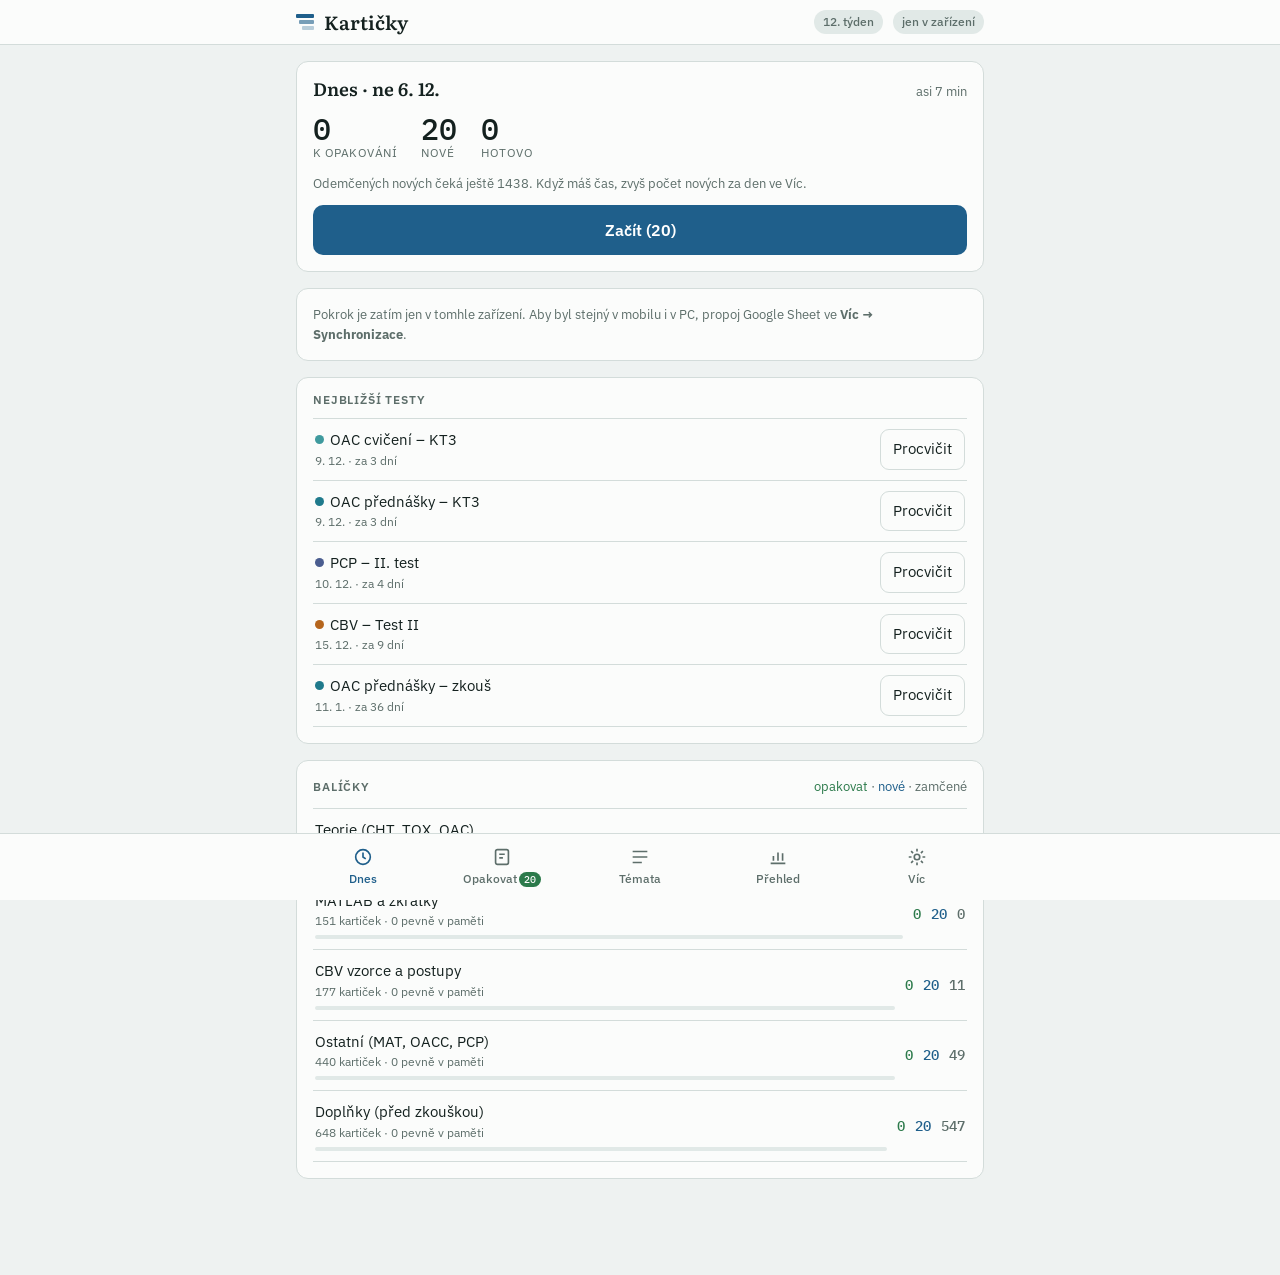
==== index.html @ 022f4157 "Kartičky VŠCHT: PWA s FSRS, odemykání podle týdne výuky, sync přes Apps Script Co-Authored-By: Claud" ====
<!doctype html>
<html lang="cs">
<head>
<meta charset="utf-8">
<meta name="viewport" content="width=device-width, initial-scale=1, viewport-fit=cover">
<meta name="theme-color" content="#eef2f1" media="(prefers-color-scheme: light)">
<meta name="theme-color" content="#101716" media="(prefers-color-scheme: dark)">
<meta name="apple-mobile-web-app-capable" content="yes">
<meta name="mobile-web-app-capable" content="yes">
<meta name="apple-mobile-web-app-status-bar-style" content="default">
<meta name="apple-mobile-web-app-title" content="Kartičky">
<title>Kartičky VŠCHT</title>
<link rel="manifest" href="manifest.webmanifest">
<link rel="icon" href="icons/icon-192.png" type="image/png">
<link rel="apple-touch-icon" href="icons/apple-touch-icon.png">
<link rel="preconnect" href="https://fonts.googleapis.com">
<link rel="preconnect" href="https://fonts.gstatic.com" crossorigin>
<link href="https://fonts.googleapis.com/css2?family=Literata:opsz,wght@7..72,400;7..72,600&family=IBM+Plex+Sans:wght@400;500;600&family=IBM+Plex+Mono:wght@500&display=swap" rel="stylesheet">
<link rel="stylesheet" href="css/app.css">
<script type="module" src="js/app.js"></script>
</head>
<body>
<header class="top"><div class="wrap">
  <div class="brand"><span class="stack" aria-hidden="true"><i></i><i></i><i></i></span>Kartičky</div>
  <span class="chip" id="wkChip">týden –</span>
  <button class="chip" id="syncChip" type="button" title="Synchronizovat teď">načítám…</button>
</div></header>

<div class="wrap"><main>

<!-- ===== DNES ===== -->
<section data-tab="dnes" class="col">
  <div class="panel">
    <div class="ph"><h2 id="dTitle">Dnes</h2><span class="note" id="dEta"></span></div>
    <div class="big">
      <div><b class="num" id="hDue">–</b><span>k opakování</span></div>
      <div><b class="num" id="hNew">–</b><span>nové</span></div>
      <div><b class="num" id="hDone">0</b><span>hotovo</span></div>
    </div>
    <div class="note" id="hNote">Načítám kartičky…</div>
    <button class="primary" id="startAll" type="button" disabled>Začít</button>
  </div>
  <div class="panel" id="syncHint" hidden>
    <div class="note">Pokrok je zatím jen v tomhle zařízení. Aby byl stejný v mobilu i v PC, propoj Google Sheet ve <b>Víc → Synchronizace</b>.</div>
  </div>
  <div class="panel">
    <div class="ph"><h3>Nejbližší testy</h3></div>
    <div class="list" id="tests"></div>
  </div>
  <div class="panel">
    <div class="ph"><h3>Balíčky</h3><span class="note"><span class="c-due">opakovat</span> · <span class="c-new">nové</span> · <span class="c-lock">zamčené</span></span></div>
    <div class="list" id="decks"></div>
  </div>
</section>

<!-- ===== OPAKOVAT ===== -->
<section data-tab="opak" hidden>
  <div class="panel" id="studyIdle">
    <h2>Opakování</h2>
    <p class="note">Vyber, co chceš projít. „Vše na dnes“ bere nejdřív předmět s nejbližším testem.</p>
    <div class="list" id="studyPick"></div>
  </div>
  <div class="study" id="studyBox" hidden>
    <div class="stop">
      <button class="ghost" id="back" type="button">Konec</button>
      <div class="prog"><i id="prog"></i></div>
      <span class="num note" id="left"></span>
      <button class="ghost" id="undo" type="button" title="Vrátit poslední hodnocení (Z)" aria-label="Vrátit poslední hodnocení">↶</button>
    </div>
    <div class="card" id="card" tabindex="0">
      <div class="meta" id="cMeta"></div>
      <div class="q" id="cQ"></div>
      <div class="a" id="cA" hidden></div>
      <div class="hint" id="cHint">Klepni nebo mezerník = ukázat odpověď</div>
    </div>
    <div class="row" id="aiRow">
      <button class="ghost" id="typeBtn" type="button">Odpovědět vlastními slovy</button>
      <a class="ghost" id="explBtn" target="_blank" rel="noopener" hidden>Vysvětli proč (Claude)</a>
      <a class="ghost" id="checkBtn" target="_blank" rel="noopener" hidden>Zkontrolovat odpověď (Claude)</a>
    </div>
    <div id="typeBox" hidden><textarea id="typeIn" placeholder="Napiš odpověď, jak bys ji řekl u zkoušky. Po otočení ji porovnáš se správnou, případně ji pošleš Claudovi ke kontrole."></textarea></div>
  </div>
</section>

<!-- ===== TÉMATA ===== -->
<section data-tab="temata" hidden>
  <div class="panel">
    <div class="ph"><h2>Témata</h2><span class="note">seřazeno podle týdne výuky</span></div>
    <div class="row" id="subjChips"></div>
    <div id="topicList"></div>
  </div>
</section>

<!-- ===== PŘEHLED ===== -->
<section data-tab="prehled" class="col" hidden>
  <div class="panel"><div class="kpis" id="kpis"></div></div>
  <div class="panel"><div class="ph"><h3>Kolik přijde v dalších 14 dnech</h3><span class="note">opakování, bez nových</span></div><div class="chart" id="fc"></div></div>
  <div class="panel"><div class="ph"><h3>Posledních 28 dní</h3></div><div class="heat" id="heat"></div><div class="note" id="heatMsg"></div></div>
  <div class="panel"><div class="ph"><h3>Předměty</h3></div><div class="tbl"><table id="subjTbl"></table></div></div>
  <div class="panel"><div class="ph"><h3>Slabá témata</h3><span class="note">nejvíc „Znovu“</span></div><div class="list" id="weak"></div></div>
</section>

<!-- ===== VÍC ===== -->
<section data-tab="vic" class="col" hidden>
  <div class="panel set">
    <h2>Synchronizace</h2>
    <p class="note">Stejný Google Sheet + Apps Script jako u deníku, jen vlastní tabulka. Návod je v README repozitáře (5 minut).</p>
    <label class="f">URL webové aplikace (končí /exec)<input id="syUrl" type="url" placeholder="https://script.google.com/macros/s/…/exec" autocomplete="off"></label>
    <label class="f">Token<input id="syTok" type="text" autocomplete="off" spellcheck="false"></label>
    <div class="row"><button class="ghost" id="sySave" type="button">Uložit a otestovat</button><button class="ghost" id="syNow" type="button">Synchronizovat teď</button></div>
    <div class="note" id="syMsg"></div>
  </div>
  <div class="panel set">
    <h2>Nastavení</h2>
    <div class="row"><label for="sNew">Nových kartiček za den</label><input type="number" id="sNew" min="0" max="200" step="5"></div>
    <div class="row"><label for="sRet">Cílová úspěšnost (víc = častější opakování)</label>
      <select id="sRet"><option value="0.85">85 %</option><option value="0.9">90 %</option><option value="0.93">93 %</option><option value="0.95">95 %</option></select></div>
    <div class="row"><label for="sAhead">Odemknout i příští týden (učení dopředu)</label><input type="checkbox" id="sAhead"></div>
    <div class="row"><label for="sDopl">Doplňky odemknout hned (jinak samy 3 týdny před zkouškou)</label><input type="checkbox" id="sDopl"></div>
    <div class="row"><label for="sTest">Před testem zkrátit intervaly (karta přijde nejpozději den před testem)</label><input type="checkbox" id="sTest"></div>
  </div>
  <div class="panel set">
    <h2>Přechod z Anki</h2>
    <p class="note">Téma, které už v Anki umíš, nemusíš začínat od nuly: jeho nové kartičky se rozloží do opakování na příštích 7 dní.</p>
    <div class="row"><select id="kTopic" aria-label="Téma"></select><button class="ghost" id="kBtn" type="button">Už umím – rozložit</button></div>
    <div class="note" id="kMsg"></div>
  </div>
  <div class="panel set">
    <h2>Záloha</h2>
    <div class="row"><button class="ghost" id="exBtn" type="button">Stáhnout zálohu (JSON)</button><label class="note" style="flex:1;min-width:200px">Obnovit ze zálohy <input type="file" id="imFile" accept="application/json,.json"></label></div>
    <div class="note" id="exMsg"></div>
  </div>
  <div class="panel">
    <h2>O aplikaci</h2>
    <div class="note">Mezerník nebo klepnutí = ukázat odpověď · 1 Znovu · 2 Těžké · 3 Dobře · 4 Snadno · mezerník po otočení = Dobře · Z = vrátit · Esc = konec.</div>
    <div class="note">Na iPhonu: Safari → Sdílet → Přidat na plochu. Pak funguje i bez signálu; pokrok se pošle, až bude síť.</div>
    <div class="note" id="genMsg"></div>
  </div>
</section>
</main></div>

<nav class="dock" id="dock" aria-label="Sekce"><div class="wrap">
  <button data-go="dnes" type="button" aria-current="page"><svg viewBox="0 0 24 24"><circle cx="12" cy="12" r="8"/><path d="M12 7v5l3 2"/></svg>Dnes</button>
  <button data-go="opak" type="button"><svg viewBox="0 0 24 24"><rect x="5" y="4" width="14" height="16" rx="2"/><path d="M9 9h6M9 13h4"/></svg><span>Opakovat<span class="badge" id="badge" hidden></span></span></button>
  <button data-go="temata" type="button"><svg viewBox="0 0 24 24"><path d="M4 6h16M4 12h16M4 18h10"/></svg>Témata</button>
  <button data-go="prehled" type="button"><svg viewBox="0 0 24 24"><path d="M4 19h16M7 16v-5M12 16V7M17 16v-8"/></svg>Přehled</button>
  <button data-go="vic" type="button"><svg viewBox="0 0 24 24"><circle cx="12" cy="12" r="3"/><path d="M12 3v3M12 18v3M3 12h3M18 12h3M5.6 5.6l2.1 2.1M16.3 16.3l2.1 2.1M5.6 18.4l2.1-2.1M16.3 7.7l2.1-2.1"/></svg>Víc</button>
</div></nav>
<div class="grades" id="gradesBar" hidden><div class="wrap"><div class="in" id="grades"></div></div></div>
<noscript>Kartičky potřebují JavaScript.</noscript>
</body>
</html>
---- css/app.css ----
/* Layout: app shell – sticky hlavička, jedna kolona panelů, dole fixní lišta sekcí (palec na mobilu); při opakování lišta hodnocení místo sekcí */
:root{
  --bg:#eef2f1; --surface:#fbfcfb; --sunk:#f3f6f5; --ink:#14211f; --muted:#5d6e6a; --line:#d3dcda;
  --accent:#1f5f8b; --accent-soft:#dce9f2; --on-accent:#ffffff;
  --again:#b3392f; --hard:#a8660f; --good:#2c7a4b; --easy:#1f5f8b; --good-soft:#dcefe3;
  --chip:#e1e9e7; --chart:#3d6f8f;
  --f-card:"Literata",Georgia,"Times New Roman",serif;
  --f-ui:"IBM Plex Sans",system-ui,-apple-system,"Segoe UI",sans-serif;
  --f-num:"IBM Plex Mono",ui-monospace,Consolas,monospace;
  --c-MAT:#6a4fb3; --c-OAC:#1f7a8c; --c-OACC:#3f9a9e; --c-CBV:#b5651d; --c-CHT:#3b7d3a; --c-TOX:#b3392f; --c-PCP:#4a5d8f;
  color-scheme:light;
}
@media (prefers-color-scheme:dark){:root{
  --bg:#101716; --surface:#18211f; --sunk:#141c1a; --ink:#e3ebe9; --muted:#93a5a1; --line:#2b3835;
  --accent:#6fb0dc; --accent-soft:#1d3342; --on-accent:#0c1a24;
  --again:#e0796f; --hard:#d9a24e; --good:#6cc28d; --easy:#6fb0dc; --good-soft:#173024;
  --chip:#22302d; --chart:#7fb4d1;
  --c-MAT:#a690e6; --c-OAC:#5cbccd; --c-OACC:#7fd0d2; --c-CBV:#e39a5a; --c-CHT:#7fc17d; --c-TOX:#e0796f; --c-PCP:#93a5dc; color-scheme:dark}}
*{box-sizing:border-box}
[hidden]{display:none!important}
html,body{background:var(--bg);color:var(--ink);margin:0}
body{font:15px/1.5 var(--f-ui);padding-bottom:calc(80px + env(safe-area-inset-bottom,0px));-webkit-tap-highlight-color:transparent}
body::before{content:"";position:fixed;inset:0 0 auto;height:env(safe-area-inset-top,0px);z-index:10;background:var(--surface)}
.wrap{max-width:720px;margin:0 auto;padding-left:max(16px,env(safe-area-inset-left,0px));padding-right:max(16px,env(safe-area-inset-right,0px))}
header.top{position:sticky;top:0;padding-top:env(safe-area-inset-top,0px);z-index:9;background:var(--surface);border-bottom:1px solid var(--line)}
header.top .wrap{display:flex;align-items:center;gap:10px;padding-block:10px;flex-wrap:wrap}
.brand{font:600 19px/1.1 var(--f-card);display:flex;align-items:center;gap:10px;flex:1;min-width:0}
.stack{display:inline-grid;grid-template-rows:repeat(3,4px);gap:2px;width:18px}
.stack i{background:var(--accent);border-radius:1px}.stack i:nth-child(2){opacity:.6;margin-left:3px}.stack i:nth-child(3){opacity:.3;margin-left:6px}
.chip{font:500 12px/1 var(--f-ui);background:var(--chip);color:var(--muted);padding:6px 9px;border-radius:999px;white-space:nowrap;border:0}
button.chip{cursor:pointer}
button.chip[aria-pressed="true"]{background:var(--accent);color:var(--on-accent)}
main{padding-block:16px;display:grid;gap:16px}
.col{display:grid;gap:16px}
.num{font-family:var(--f-num);font-variant-numeric:tabular-nums}
button{font:inherit;color:inherit;cursor:pointer}
a{color:var(--accent)}
button:focus-visible,a:focus-visible,input:focus-visible,select:focus-visible,textarea:focus-visible,[tabindex]:focus-visible{outline:2px solid var(--accent);outline-offset:2px}
h2{font:600 18px/1.25 var(--f-card);margin:0;text-wrap:balance}
h3{font:600 12px/1 var(--f-ui);letter-spacing:.07em;text-transform:uppercase;color:var(--muted);margin:0}
p{margin:0}
.panel{background:var(--surface);border:1px solid var(--line);border-radius:12px;padding:16px;display:grid;gap:12px;min-width:0}
.ph{display:flex;align-items:baseline;justify-content:space-between;gap:10px;flex-wrap:wrap}
.big{display:flex;gap:24px;flex-wrap:wrap}
.big div{display:flex;flex-direction:column}
.big b{font:500 30px/1 var(--f-num)}
.big span{font-size:12px;color:var(--muted);letter-spacing:.04em;text-transform:uppercase}
.primary{background:var(--accent);color:var(--on-accent);border:0;border-radius:10px;padding:13px 16px;font-weight:600;font-size:16px}
.primary:disabled{opacity:.45;cursor:default}
.ghost{background:transparent;border:1px solid var(--line);border-radius:9px;padding:8px 12px;color:var(--ink);text-decoration:none;display:inline-block}
.ghost:disabled{opacity:.4;cursor:default}
.row{display:flex;gap:8px;flex-wrap:wrap;align-items:center}
.note{font-size:13px;color:var(--muted)}
.list{display:flex;flex-direction:column;border-top:1px solid var(--line)}
.li{display:grid;grid-template-columns:minmax(0,1fr) auto;gap:10px;align-items:center;padding:10px 2px;border-bottom:1px solid var(--line);background:none;border-left:0;border-right:0;border-top:0;text-align:left;width:100%}
.li .nm{min-width:0}
.li .nm small{display:block;color:var(--muted);font-size:12px}
.counts{display:flex;gap:10px;font:500 14px var(--f-num)}
.c-due{color:var(--good)} .c-new{color:var(--accent)} .c-lock{color:var(--muted)}
.bar{height:4px;background:var(--chip);border-radius:2px;overflow:hidden;margin-top:5px}
.bar i{display:block;height:100%;background:var(--good)}
.dot{display:inline-block;width:9px;height:9px;border-radius:50%;margin-right:6px;vertical-align:1px}
.kpis{display:grid;grid-template-columns:repeat(4,minmax(0,1fr));gap:10px}
@media (max-width:560px){.kpis{grid-template-columns:repeat(2,minmax(0,1fr))}}
.kpi{background:var(--sunk);border:1px solid var(--line);border-radius:9px;padding:10px 12px;display:grid;gap:2px;min-width:0}
.kpi .v{font:500 24px/1.1 var(--f-num)}
.kpi .l{font-size:12px;color:var(--muted)}
.heat{display:grid;grid-template-columns:repeat(28,minmax(0,1fr));gap:3px}
.heat i{aspect-ratio:1;border-radius:2px;background:var(--chip);max-width:100%}
.chart svg{width:100%;height:auto;display:block}
.chart text{fill:var(--muted);font-family:var(--f-num);font-size:10px}
.tbl{overflow-x:auto}
table{border-collapse:collapse;width:100%;font-size:13px}
th,td{padding:7px 8px;border-bottom:1px solid var(--line);text-align:left}
th{font-size:11px;letter-spacing:.06em;text-transform:uppercase;color:var(--muted);font-weight:600;white-space:nowrap}
td.n,th.n{text-align:right;font-family:var(--f-num);font-variant-numeric:tabular-nums;white-space:nowrap}
.set .row label{flex:1;min-width:12em}
label.f{display:grid;gap:4px;font-size:12px;color:var(--muted);font-weight:500}
input[type=number],input[type=url],input[type=text],select,textarea{font:inherit;font-size:16px;color:var(--ink);background:var(--sunk);border:1px solid var(--line);border-radius:8px;padding:7px 9px;max-width:100%}
input[type=url],input[type=text]{width:100%}
input[type=number]{width:5.5em}
textarea{width:100%;min-height:70px;resize:vertical}
details.fz{border-bottom:1px solid var(--line);padding:8px 0}
details.fz summary{cursor:pointer}
.fzq{margin:8px 0 0;display:grid;gap:8px;font-size:14px}
.fzq div b{display:block;font-family:var(--f-card);font-weight:600}
.study{display:grid;gap:12px}
.stop{display:flex;align-items:center;gap:10px}
.stop .prog{flex:1;height:5px;background:var(--chip);border-radius:3px;overflow:hidden}
.stop .prog i{display:block;height:100%;background:var(--accent);transition:width .2s}
.card{background:var(--surface);border:1px solid var(--line);border-radius:16px;padding:22px 20px;min-height:42vh;display:flex;flex-direction:column;gap:14px;cursor:pointer;border-top:5px solid var(--cs,var(--accent))}
.card .meta{display:flex;gap:8px;flex-wrap:wrap;align-items:center;font-size:12px;color:var(--muted)}
.card .q{font:400 21px/1.45 var(--f-card);white-space:pre-wrap;overflow-wrap:anywhere}
.card .a{font:400 19px/1.5 var(--f-card);border-top:1px dashed var(--line);padding-top:14px;white-space:pre-wrap;overflow-wrap:anywhere}
.card .hint{margin-top:auto;font-size:13px;color:var(--muted)}
.typ{font-weight:600;color:var(--ink)}
nav.dock{position:fixed;left:0;right:0;bottom:0;z-index:9;background:var(--surface);border-top:1px solid var(--line);padding-bottom:env(safe-area-inset-bottom,0px)}
nav.dock .wrap{display:grid;grid-template-columns:repeat(5,1fr);gap:4px;padding-block:6px}
nav.dock button{border:0;background:transparent;display:grid;justify-items:center;gap:2px;padding:6px 2px;font-size:12px;color:var(--muted);font-weight:500}
nav.dock button svg{width:22px;height:22px;stroke:currentColor;fill:none;stroke-width:1.8}
nav.dock button[aria-current="page"]{color:var(--accent)}
nav.dock .badge{font:500 10px var(--f-num);background:var(--good);color:var(--surface);border-radius:999px;padding:1px 5px;margin-left:2px}
.grades{position:fixed;left:0;right:0;bottom:0;z-index:11;background:var(--bg);border-top:1px solid var(--line);padding-bottom:calc(10px + env(safe-area-inset-bottom,0px));padding-top:10px}
.grades .in{display:grid;grid-template-columns:repeat(4,1fr);gap:8px}
.grades button{border:0;border-radius:10px;padding:10px 4px;color:var(--surface);font-weight:600;display:flex;flex-direction:column;align-items:center;gap:2px}
.grades button small{font:500 11px var(--f-num);opacity:.92}
.g1{background:var(--again)} .g2{background:var(--hard)} .g3{background:var(--good)} .g4{background:var(--easy)}
.grades .show{grid-column:1/-1;background:var(--accent);color:var(--on-accent)}
.toast{position:fixed;left:50%;transform:translateX(-50%);bottom:calc(90px + env(safe-area-inset-bottom,0px));background:var(--ink);color:var(--bg);padding:8px 14px;border-radius:999px;font-size:14px;z-index:20}
@media (prefers-reduced-motion:reduce){*{transition:none!important}}
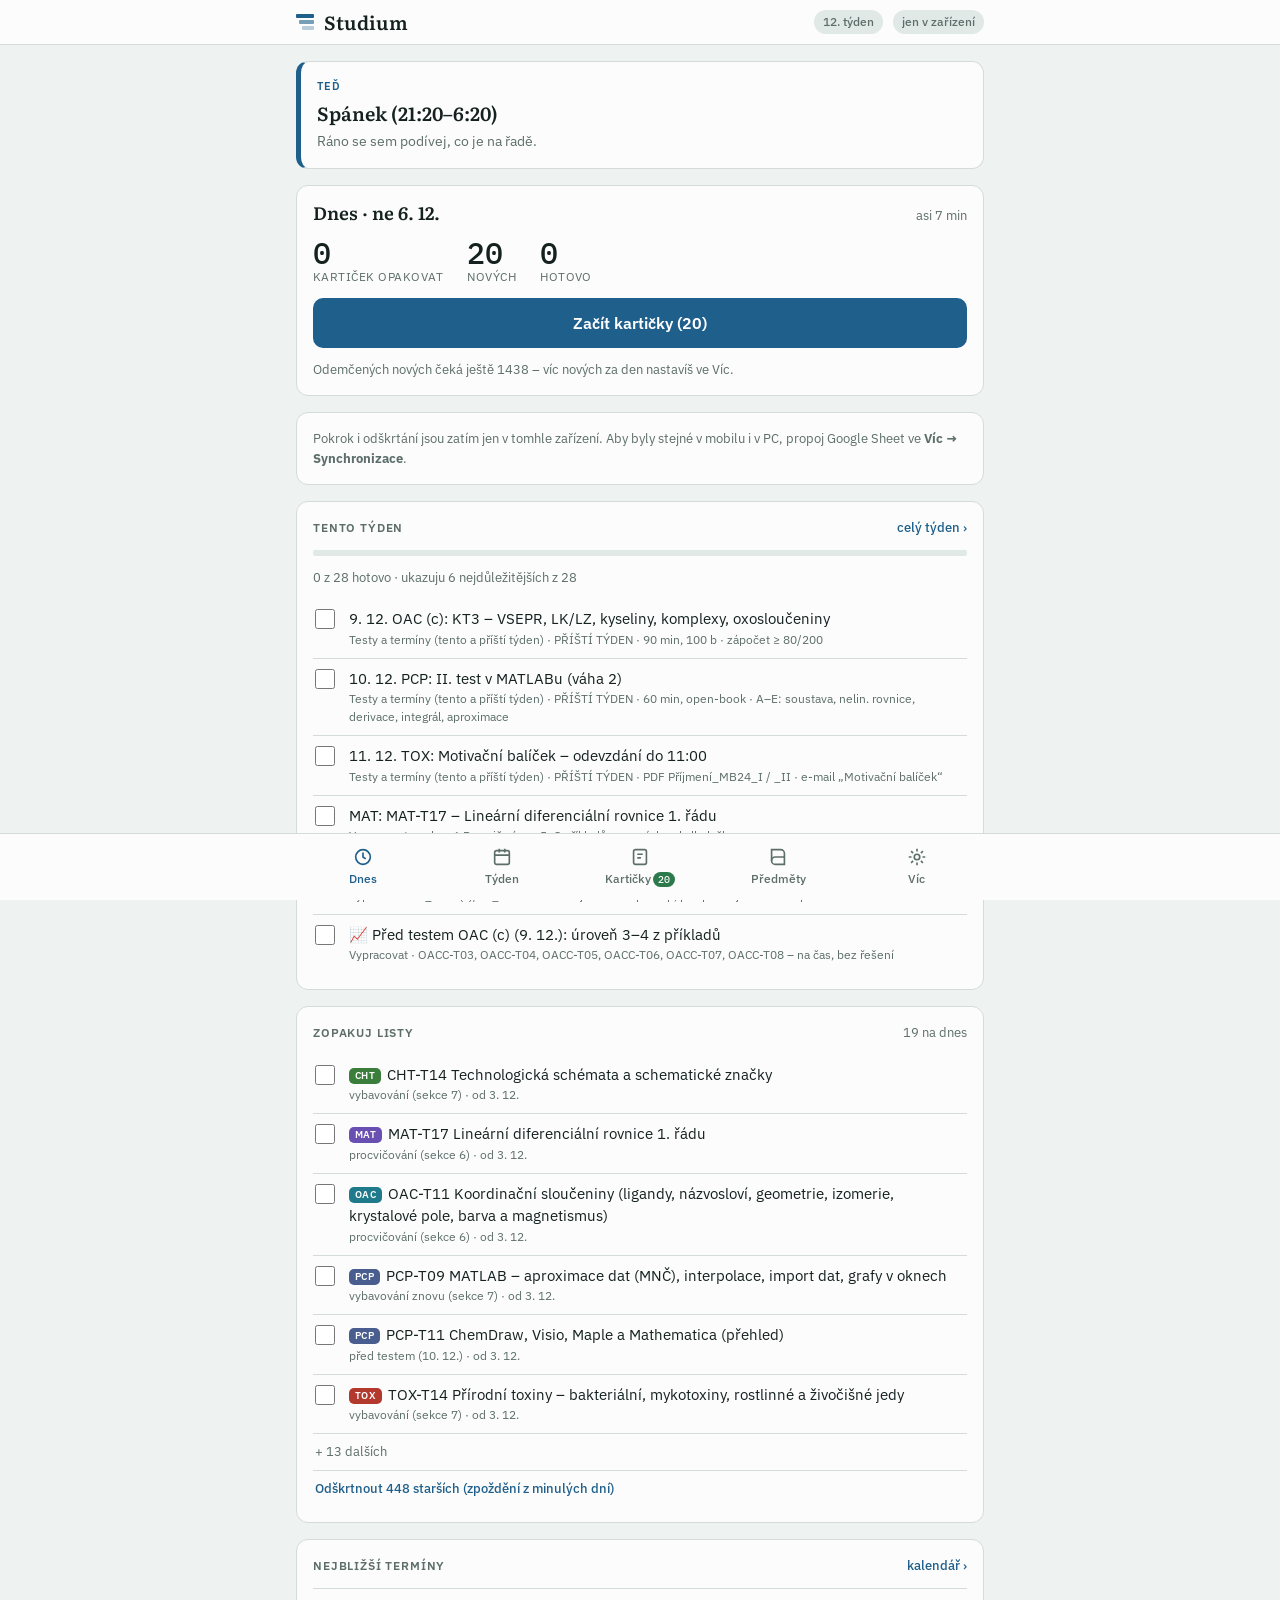
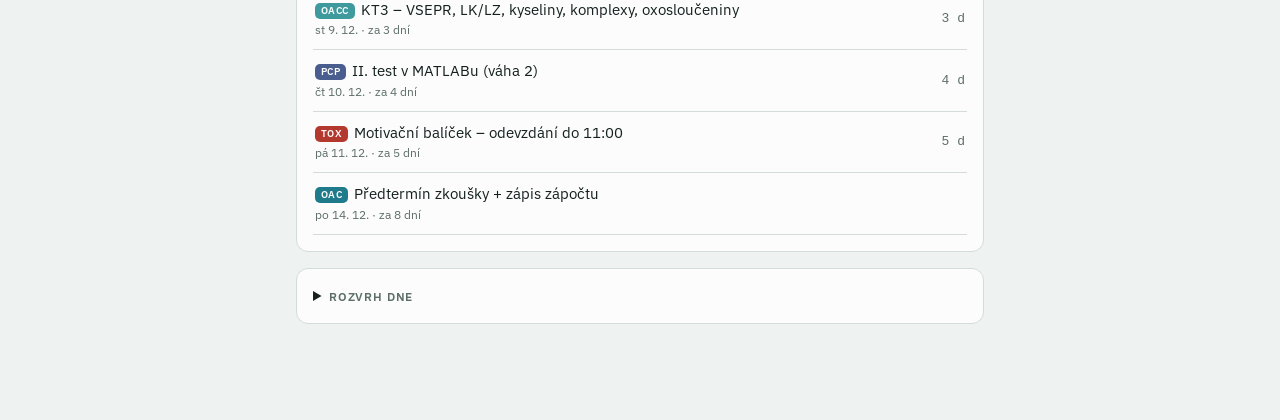
==== commit f4579f6b: "Studium VŠCHT: plán semestru (Dnes, Týden, Předměty) spojený s kartičkami do jedné appky Co-Authored" ====
--- a/index.html
+++ b/index.html
@@ -8,8 +8,8 @@
 <meta name="apple-mobile-web-app-capable" content="yes">
 <meta name="mobile-web-app-capable" content="yes">
 <meta name="apple-mobile-web-app-status-bar-style" content="default">
-<meta name="apple-mobile-web-app-title" content="Kartičky">
-<title>Kartičky VŠCHT</title>
+<meta name="apple-mobile-web-app-title" content="VŠCHT">
+<title>Studium VŠCHT</title>
 <link rel="manifest" href="manifest.webmanifest">
 <link rel="icon" href="icons/icon-192.png" type="image/png">
 <link rel="apple-touch-icon" href="icons/apple-touch-icon.png">
@@ -21,7 +21,7 @@
 </head>
 <body>
 <header class="top"><div class="wrap">
-  <div class="brand"><span class="stack" aria-hidden="true"><i></i><i></i><i></i></span>Kartičky</div>
+  <div class="brand"><span class="stack" aria-hidden="true"><i></i><i></i><i></i></span>Studium</div>
   <span class="chip" id="wkChip">týden –</span>
   <button class="chip" id="syncChip" type="button" title="Synchronizovat teď">načítám…</button>
 </div></header>
@@ -30,37 +30,93 @@
 
 <!-- ===== DNES ===== -->
 <section data-tab="dnes" class="col">
+  <div class="panel now" id="nowCard"></div>
+
   <div class="panel">
     <div class="ph"><h2 id="dTitle">Dnes</h2><span class="note" id="dEta"></span></div>
     <div class="big">
-      <div><b class="num" id="hDue">–</b><span>k opakování</span></div>
-      <div><b class="num" id="hNew">–</b><span>nové</span></div>
+      <div><b class="num" id="hDue">–</b><span>kartiček opakovat</span></div>
+      <div><b class="num" id="hNew">–</b><span>nových</span></div>
       <div><b class="num" id="hDone">0</b><span>hotovo</span></div>
     </div>
-    <div class="note" id="hNote">Načítám kartičky…</div>
-    <button class="primary" id="startAll" type="button" disabled>Začít</button>
-  </div>
+    <button class="primary" id="startAll" type="button" disabled>Začít kartičky</button>
+    <div class="note" id="hNote"></div>
+  </div>
+
   <div class="panel" id="syncHint" hidden>
-    <div class="note">Pokrok je zatím jen v tomhle zařízení. Aby byl stejný v mobilu i v PC, propoj Google Sheet ve <b>Víc → Synchronizace</b>.</div>
-  </div>
-  <div class="panel">
-    <div class="ph"><h3>Nejbližší testy</h3></div>
-    <div class="list" id="tests"></div>
-  </div>
-  <div class="panel">
-    <div class="ph"><h3>Balíčky</h3><span class="note"><span class="c-due">opakovat</span> · <span class="c-new">nové</span> · <span class="c-lock">zamčené</span></span></div>
-    <div class="list" id="decks"></div>
-  </div>
-</section>
-
-<!-- ===== OPAKOVAT ===== -->
-<section data-tab="opak" hidden>
-  <div class="panel" id="studyIdle">
-    <h2>Opakování</h2>
-    <p class="note">Vyber, co chceš projít. „Vše na dnes“ bere nejdřív předmět s nejbližším testem.</p>
-    <div class="list" id="studyPick"></div>
-  </div>
-  <div class="study" id="studyBox" hidden>
+    <div class="note">Pokrok i odškrtání jsou zatím jen v tomhle zařízení. Aby byly stejné v mobilu i v PC, propoj Google Sheet ve <b>Víc → Synchronizace</b>.</div>
+  </div>
+
+  <div class="panel">
+    <div class="ph"><h3>Tento týden</h3><button class="link" type="button" data-go="tyden">celý týden ›</button></div>
+    <div class="bar big4"><i id="wkBar"></i></div>
+    <div class="note" id="wkSum"></div>
+    <ul class="todo" id="dWeek"></ul>
+  </div>
+
+  <div class="panel">
+    <div class="ph"><h3>Zopakuj listy</h3><span class="note" id="revSum"></span></div>
+    <ul class="todo" id="dRev"></ul>
+  </div>
+
+  <div class="panel">
+    <div class="ph"><h3>Nejbližší termíny</h3><button class="link" type="button" data-go="predmety">kalendář ›</button></div>
+    <div class="list" id="dEv"></div>
+  </div>
+
+  <details class="panel fold" id="schedBox">
+    <summary><h3>Rozvrh dne</h3></summary>
+    <div class="row" id="dayChips"></div>
+    <ol class="sched" id="sched"></ol>
+  </details>
+</section>
+
+<!-- ===== TÝDEN ===== -->
+<section data-tab="tyden" class="col" hidden>
+  <div class="panel">
+    <div class="wkbar"><button class="ghost" id="wkPrev" type="button" aria-label="Předchozí týden">‹</button><h2 id="wkTitle"></h2><button class="ghost" id="wkNext" type="button" aria-label="Další týden">›</button></div>
+    <div class="bar big4"><i id="wkBar2"></i></div>
+    <div class="note" id="wkProg"></div>
+  </div>
+  <div id="weekGroups" class="col"></div>
+</section>
+
+<!-- ===== KARTIČKY ===== -->
+<section data-tab="karticky" class="col" hidden>
+  <div class="seg" role="tablist" id="kSeg">
+    <button type="button" role="tab" data-k="opak" aria-selected="true">Opakovat</button>
+    <button type="button" role="tab" data-k="temata">Témata</button>
+    <button type="button" role="tab" data-k="stat">Statistiky</button>
+  </div>
+
+  <div data-k="opak" class="col">
+    <div class="panel" id="studyIdle">
+      <p class="note">Vyber, co chceš projít. „Vše na dnes“ bere nejdřív předmět s nejbližším testem.</p>
+      <div class="list" id="studyPick"></div>
+    </div>
+    <div class="panel">
+      <div class="ph"><h3>Balíčky</h3><span class="note"><span class="c-due">opakovat</span> · <span class="c-new">nové</span> · <span class="c-lock">zamčené</span></span></div>
+      <div class="list" id="decks"></div>
+    </div>
+  </div>
+
+  <div data-k="temata" class="panel" hidden>
+    <div class="row" id="subjChips"></div>
+    <div id="topicList"></div>
+  </div>
+
+  <div data-k="stat" class="col" hidden>
+    <div class="panel"><div class="kpis" id="kpis"></div></div>
+    <div class="panel"><div class="ph"><h3>Kolik přijde v dalších 14 dnech</h3></div><div class="chart" id="fc"></div></div>
+    <div class="panel"><div class="ph"><h3>Posledních 28 dní</h3></div><div class="heat" id="heat"></div><div class="note" id="heatMsg"></div></div>
+    <div class="panel"><div class="ph"><h3>Předměty</h3></div><div class="tbl"><table id="subjTbl"></table></div></div>
+    <div class="panel"><div class="ph"><h3>Slabá témata</h3><span class="note">nejvíc „Znovu“</span></div><div class="list" id="weak"></div></div>
+  </div>
+</section>
+
+<!-- ===== OPAKOVÁNÍ (celá obrazovka) ===== -->
+<section data-tab="study" hidden>
+  <div class="study">
     <div class="stop">
       <button class="ghost" id="back" type="button">Konec</button>
       <div class="prog"><i id="prog"></i></div>
@@ -82,36 +138,32 @@
   </div>
 </section>
 
-<!-- ===== TÉMATA ===== -->
-<section data-tab="temata" hidden>
-  <div class="panel">
-    <div class="ph"><h2>Témata</h2><span class="note">seřazeno podle týdne výuky</span></div>
-    <div class="row" id="subjChips"></div>
-    <div id="topicList"></div>
-  </div>
-</section>
-
-<!-- ===== PŘEHLED ===== -->
-<section data-tab="prehled" class="col" hidden>
-  <div class="panel"><div class="kpis" id="kpis"></div></div>
-  <div class="panel"><div class="ph"><h3>Kolik přijde v dalších 14 dnech</h3><span class="note">opakování, bez nových</span></div><div class="chart" id="fc"></div></div>
-  <div class="panel"><div class="ph"><h3>Posledních 28 dní</h3></div><div class="heat" id="heat"></div><div class="note" id="heatMsg"></div></div>
-  <div class="panel"><div class="ph"><h3>Předměty</h3></div><div class="tbl"><table id="subjTbl"></table></div></div>
-  <div class="panel"><div class="ph"><h3>Slabá témata</h3><span class="note">nejvíc „Znovu“</span></div><div class="list" id="weak"></div></div>
+<!-- ===== PŘEDMĚTY ===== -->
+<section data-tab="predmety" class="col" hidden>
+  <div class="row chips-scroll" id="pChips"></div>
+  <div id="pBody" class="col"></div>
 </section>
 
 <!-- ===== VÍC ===== -->
 <section data-tab="vic" class="col" hidden>
+  <div class="panel">
+    <div class="ph"><h2>Úkoly</h2><span class="note" id="todoSum"></span></div>
+    <ul class="todo" id="todo"></ul>
+  </div>
+  <details class="panel fold">
+    <summary><h2>Tahák: jak se učit</h2></summary>
+    <div class="tahak" id="tahak"></div>
+  </details>
   <div class="panel set">
     <h2>Synchronizace</h2>
-    <p class="note">Stejný Google Sheet + Apps Script jako u deníku, jen vlastní tabulka. Návod je v README repozitáře (5 minut).</p>
+    <p class="note">Google Sheet + Apps Script (jako u deníku, vlastní tabulka). Návod je v README repozitáře, zabere 5 minut. Synchronizuje se pokrok v kartičkách i odškrtání.</p>
     <label class="f">URL webové aplikace (končí /exec)<input id="syUrl" type="url" placeholder="https://script.google.com/macros/s/…/exec" autocomplete="off"></label>
     <label class="f">Token<input id="syTok" type="text" autocomplete="off" spellcheck="false"></label>
     <div class="row"><button class="ghost" id="sySave" type="button">Uložit a otestovat</button><button class="ghost" id="syNow" type="button">Synchronizovat teď</button></div>
     <div class="note" id="syMsg"></div>
   </div>
   <div class="panel set">
-    <h2>Nastavení</h2>
+    <h2>Nastavení kartiček</h2>
     <div class="row"><label for="sNew">Nových kartiček za den</label><input type="number" id="sNew" min="0" max="200" step="5"></div>
     <div class="row"><label for="sRet">Cílová úspěšnost (víc = častější opakování)</label>
       <select id="sRet"><option value="0.85">85 %</option><option value="0.9">90 %</option><option value="0.93">93 %</option><option value="0.95">95 %</option></select></div>
@@ -132,8 +184,8 @@
   </div>
   <div class="panel">
     <h2>O aplikaci</h2>
-    <div class="note">Mezerník nebo klepnutí = ukázat odpověď · 1 Znovu · 2 Těžké · 3 Dobře · 4 Snadno · mezerník po otočení = Dobře · Z = vrátit · Esc = konec.</div>
-    <div class="note">Na iPhonu: Safari → Sdílet → Přidat na plochu. Pak funguje i bez signálu; pokrok se pošle, až bude síť.</div>
+    <div class="note">Kartičky: mezerník nebo klepnutí = ukázat odpověď · 1 Znovu · 2 Těžké · 3 Dobře · 4 Snadno · mezerník po otočení = Dobře · Z = vrátit · Esc = konec.</div>
+    <div class="note">Na iPhonu: Safari → Sdílet → Přidat na plochu. Pak funguje i bez signálu; změny se pošlou, až bude síť.</div>
     <div class="note" id="genMsg"></div>
   </div>
 </section>
@@ -141,12 +193,12 @@
 
 <nav class="dock" id="dock" aria-label="Sekce"><div class="wrap">
   <button data-go="dnes" type="button" aria-current="page"><svg viewBox="0 0 24 24"><circle cx="12" cy="12" r="8"/><path d="M12 7v5l3 2"/></svg>Dnes</button>
-  <button data-go="opak" type="button"><svg viewBox="0 0 24 24"><rect x="5" y="4" width="14" height="16" rx="2"/><path d="M9 9h6M9 13h4"/></svg><span>Opakovat<span class="badge" id="badge" hidden></span></span></button>
-  <button data-go="temata" type="button"><svg viewBox="0 0 24 24"><path d="M4 6h16M4 12h16M4 18h10"/></svg>Témata</button>
-  <button data-go="prehled" type="button"><svg viewBox="0 0 24 24"><path d="M4 19h16M7 16v-5M12 16V7M17 16v-8"/></svg>Přehled</button>
+  <button data-go="tyden" type="button"><svg viewBox="0 0 24 24"><rect x="4" y="5" width="16" height="15" rx="2"/><path d="M4 10h16M9 3v4M15 3v4"/></svg>Týden</button>
+  <button data-go="karticky" type="button"><svg viewBox="0 0 24 24"><rect x="5" y="4" width="14" height="16" rx="2"/><path d="M9 9h6M9 13h4"/></svg><span>Kartičky<span class="badge" id="badge" hidden></span></span></button>
+  <button data-go="predmety" type="button"><svg viewBox="0 0 24 24"><path d="M5 4h10a4 4 0 0 1 4 4v12H9a4 4 0 0 1-4-4z"/><path d="M5 16a4 4 0 0 1 4-4h10"/></svg>Předměty</button>
   <button data-go="vic" type="button"><svg viewBox="0 0 24 24"><circle cx="12" cy="12" r="3"/><path d="M12 3v3M12 18v3M3 12h3M18 12h3M5.6 5.6l2.1 2.1M16.3 16.3l2.1 2.1M5.6 18.4l2.1-2.1M16.3 7.7l2.1-2.1"/></svg>Víc</button>
 </div></nav>
 <div class="grades" id="gradesBar" hidden><div class="wrap"><div class="in" id="grades"></div></div></div>
-<noscript>Kartičky potřebují JavaScript.</noscript>
+<noscript>Aplikace potřebuje JavaScript.</noscript>
 </body>
 </html>
--- a/css/app.css
+++ b/css/app.css
@@ -108,3 +108,68 @@
 .grades .show{grid-column:1/-1;background:var(--accent);color:var(--on-accent)}
 .toast{position:fixed;left:50%;transform:translateX(-50%);bottom:calc(90px + env(safe-area-inset-bottom,0px));background:var(--ink);color:var(--bg);padding:8px 14px;border-radius:999px;font-size:14px;z-index:20}
 @media (prefers-reduced-motion:reduce){*{transition:none!important}}
+
+/* ---- plán semestru ---- */
+.link{background:none;border:0;padding:0;color:var(--accent);font-size:13px;font-weight:500}
+.bar.big4{height:6px;margin:0}
+.now{border-left:5px solid var(--accent);gap:6px}
+.now small{font-size:11px;text-transform:uppercase;letter-spacing:.08em;color:var(--accent);font-weight:600}
+.now strong{font:600 19px/1.3 var(--f-card)}
+.now .how{font-size:14px;color:var(--muted)}
+.now .after{font-size:13px;color:var(--muted);border-top:1px solid var(--line);padding-top:6px;margin-top:4px}
+.todo{list-style:none;margin:0;padding:0;display:flex;flex-direction:column}
+.todo li{border-top:1px solid var(--line)}
+.todo li:first-child{border-top:0}
+.todo label{display:grid;grid-template-columns:24px minmax(0,1fr);gap:10px;padding:9px 2px;cursor:pointer;align-items:start}
+.todo input{width:20px;height:20px;margin:1px 0 0;accent-color:var(--good)}
+.todo .t{display:block;overflow-wrap:anywhere}
+.todo .m{display:block;font-size:12px;color:var(--muted);overflow-wrap:anywhere}
+.todo li.done .t{text-decoration:line-through;color:var(--muted)}
+.todo .empty{padding:8px 2px;font-size:13px;color:var(--muted)}
+.tag{display:inline-block;font:600 10px/1 var(--f-ui);letter-spacing:.04em;padding:3px 6px;border-radius:5px;margin-right:6px;vertical-align:1px;color:var(--surface);background:var(--muted)}
+.tag.MAT{background:var(--c-MAT)}.tag.OAC{background:var(--c-OAC)}.tag.OACC{background:var(--c-OACC)}.tag.CBV{background:var(--c-CBV)}.tag.CHT{background:var(--c-CHT)}.tag.TOX{background:var(--c-TOX)}.tag.PCP{background:var(--c-PCP)}
+.wkbar{display:grid;grid-template-columns:auto 1fr auto;align-items:center;gap:10px;text-align:center}
+.wkbar h2{font-size:16px}
+details.grp{background:var(--surface);border:1px solid var(--line);border-radius:12px;padding:0 14px}
+details.grp summary{cursor:pointer;padding:12px 0;display:grid;grid-template-columns:minmax(0,1fr) auto;gap:2px 10px;align-items:baseline}
+details.grp summary b{font-weight:600}
+details.grp summary .cnt{font:500 13px var(--f-num);color:var(--muted)}
+details.grp summary .cnt.full{color:var(--good)}
+details.grp summary small{grid-column:1/-1;color:var(--muted);font-size:12px}
+details.grp[open] summary{border-bottom:1px solid var(--line)}
+details.fold summary{cursor:pointer;list-style-position:inside}
+details.fold summary h2,details.fold summary h3{display:inline}
+.sched{list-style:none;margin:0;padding:0;border-top:1px solid var(--line)}
+.sched li{display:grid;grid-template-columns:92px minmax(0,1fr);gap:2px 12px;padding:8px 2px;border-bottom:1px solid var(--line)}
+.sched li.cur{background:var(--accent-soft);border-radius:6px}
+.sched li.gone{opacity:.45}
+.sched .tm{font:500 12px var(--f-num);color:var(--muted)}
+.sched .jak{grid-column:2;font-size:12px;color:var(--muted)}
+.sched li.uceni .co{font-weight:600;color:var(--accent)}
+.seg{display:grid;grid-template-columns:repeat(3,1fr);background:var(--chip);border-radius:10px;padding:3px;gap:3px}
+.seg button{border:0;background:transparent;border-radius:8px;padding:8px 4px;font-weight:500;color:var(--muted)}
+.seg button[aria-selected="true"]{background:var(--surface);color:var(--ink);box-shadow:0 1px 2px rgba(0,0,0,.12)}
+.chips-scroll{flex-wrap:nowrap;overflow-x:auto;padding-bottom:4px;scrollbar-width:none}
+.chips-scroll .chip{flex:none;font-size:13px;padding:8px 12px}
+.tl{display:flex;flex-direction:column}
+.tlw{display:grid;grid-template-columns:52px minmax(0,1fr);gap:10px;padding:10px 0;border-top:1px solid var(--line)}
+.tlw.past{opacity:.5}
+.tlw.cur .wk{color:var(--accent)}
+.tlw .wk{font:500 12px var(--f-num);color:var(--muted)}
+.tlw .wk b{display:block;font-size:16px;color:inherit}
+.tlw.camp{background:linear-gradient(90deg,var(--accent-soft),transparent 70%);border-radius:6px}
+.ev{display:grid;gap:1px;padding:3px 0}
+.ev .t{font-weight:500}
+.ev .d{font-size:12px;color:var(--muted)}
+.flag{font-size:10px;font-weight:600;padding:2px 6px;border-radius:5px;margin-left:6px;background:var(--chip);color:var(--muted)}
+.flag.hit{background:var(--again);color:var(--surface)}
+.req{font-size:14px}
+.req code{display:block;font:500 11px var(--f-num);color:var(--muted);margin-top:6px;overflow-wrap:anywhere}
+.links{display:flex;flex-direction:column;border-top:1px solid var(--line)}
+.links a{padding:9px 2px;border-bottom:1px solid var(--line);text-decoration:none;color:var(--ink)}
+.links a::after{content:" ↗";color:var(--muted)}
+.qs{margin:0;padding-left:20px;display:grid;gap:6px;font-size:14px}
+.tahak{display:grid;gap:14px;font-size:14px}
+.tahak h3{margin:6px 0;font-size:12px}
+.tahak ol,.tahak ul{margin:0;padding-left:18px;display:grid;gap:4px}
+.tahak code{font:500 12px var(--f-num);overflow-wrap:anywhere}
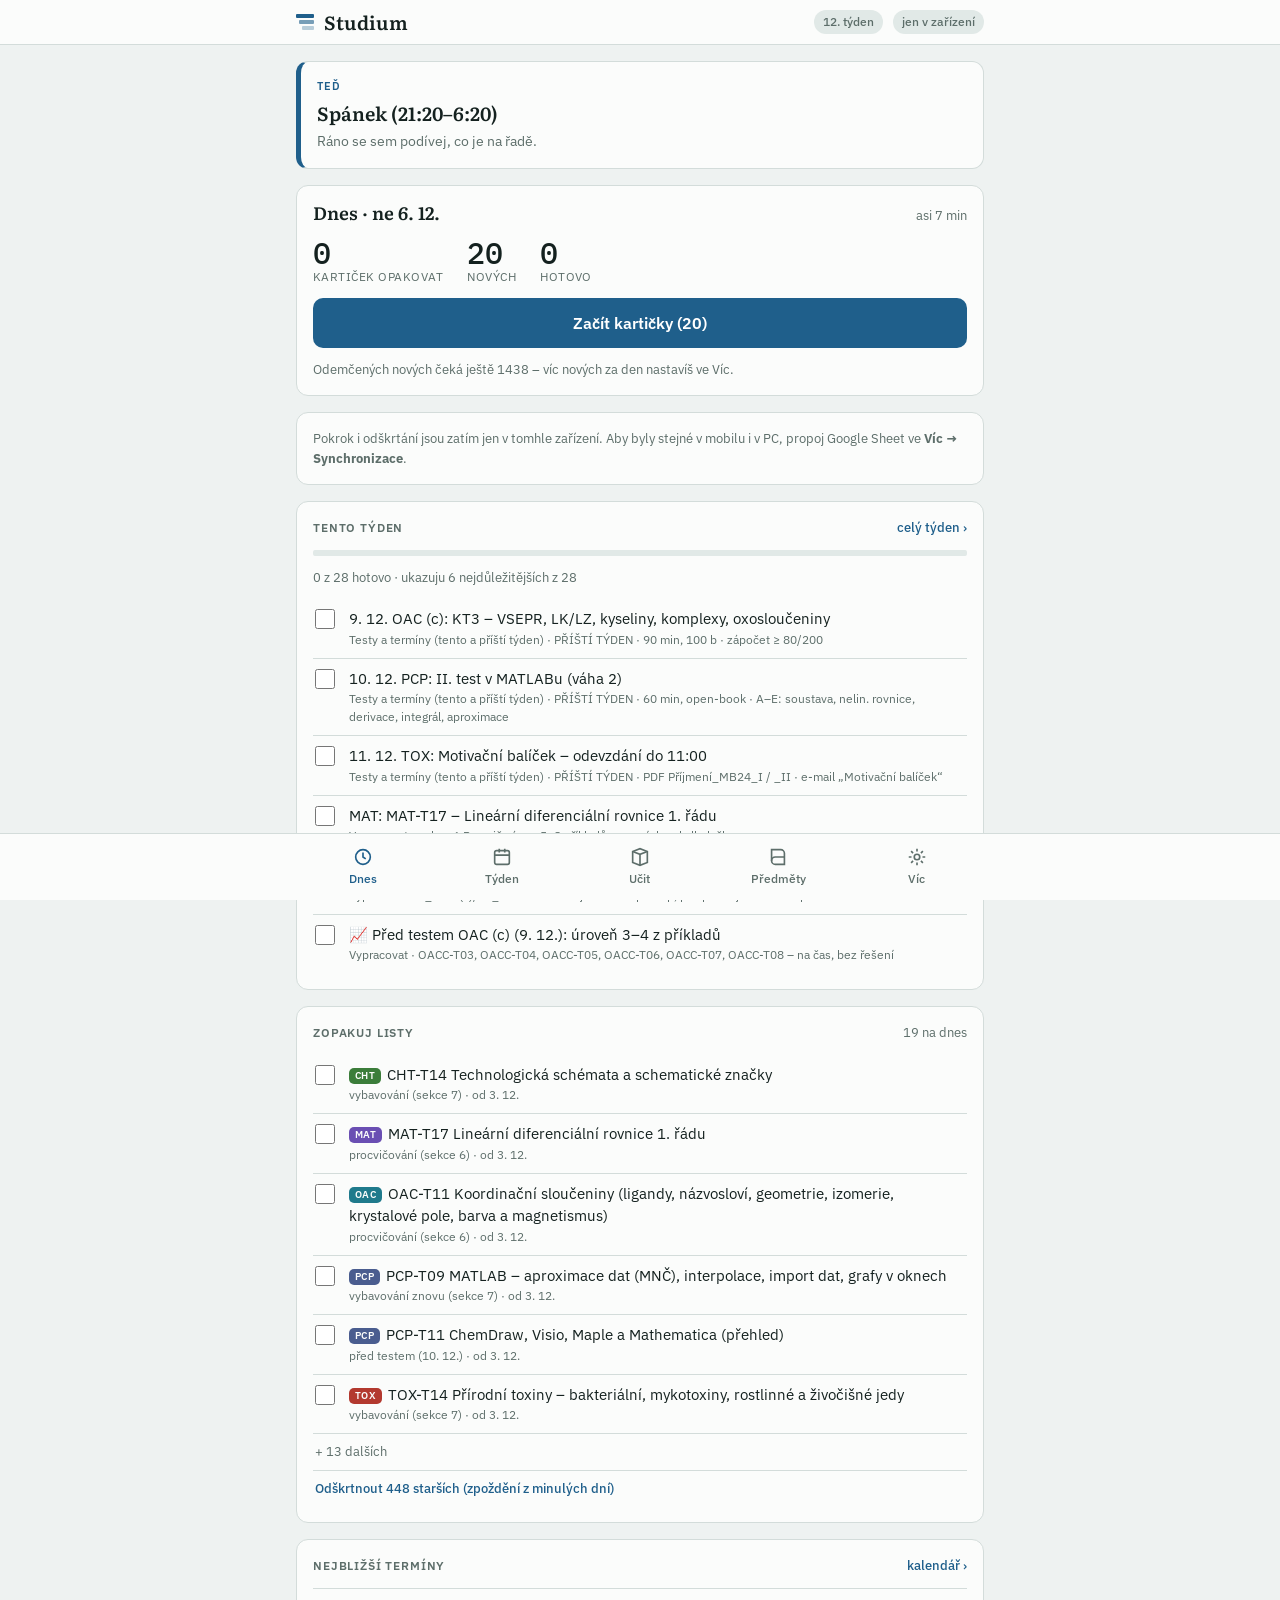
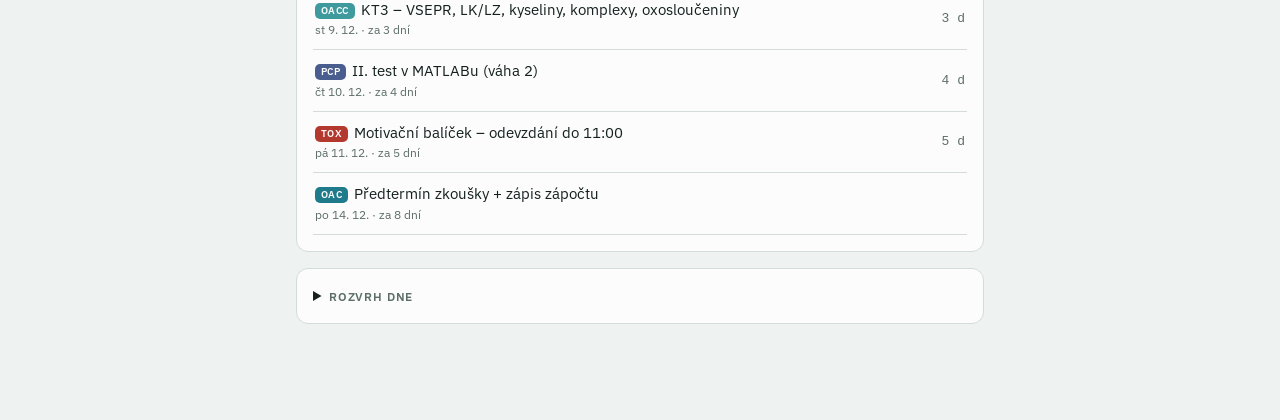
==== commit a9a6b293: "Záložka Učit: diagnostika, mapa znalostí, Co teď (vrstvy V0–V4) Co-Authored-By: Claude Opus 5.5 <nor" ====
--- a/index.html
+++ b/index.html
@@ -81,6 +81,20 @@
   <div id="weekGroups" class="col"></div>
 </section>
 
+<!-- ===== UČIT ===== -->
+<section data-tab="ucit" class="col" hidden>
+  <div class="seg" role="tablist" id="uSeg">
+    <button type="button" role="tab" data-u="ted" aria-selected="true">Co teď</button>
+    <button type="button" role="tab" data-u="diag">Diagnostika</button>
+    <button type="button" role="tab" data-u="mapa">Mapa</button>
+  </div>
+  <div data-u="ted" class="col" id="uTed"></div>
+  <div data-u="diag" class="col" id="uDiag" hidden></div>
+  <div data-u="mapa" class="col" id="uMapa" hidden></div>
+  <div class="col urun" id="uRun" hidden></div>
+  <p class="note">Staré kartičky najdeš pořád tady: <button class="link" type="button" data-go="karticky">Kartičky ›</button></p>
+</section>
+
 <!-- ===== KARTIČKY ===== -->
 <section data-tab="karticky" class="col" hidden>
   <div class="seg" role="tablist" id="kSeg">
@@ -194,7 +208,7 @@
 <nav class="dock" id="dock" aria-label="Sekce"><div class="wrap">
   <button data-go="dnes" type="button" aria-current="page"><svg viewBox="0 0 24 24"><circle cx="12" cy="12" r="8"/><path d="M12 7v5l3 2"/></svg>Dnes</button>
   <button data-go="tyden" type="button"><svg viewBox="0 0 24 24"><rect x="4" y="5" width="16" height="15" rx="2"/><path d="M4 10h16M9 3v4M15 3v4"/></svg>Týden</button>
-  <button data-go="karticky" type="button"><svg viewBox="0 0 24 24"><rect x="5" y="4" width="14" height="16" rx="2"/><path d="M9 9h6M9 13h4"/></svg><span>Kartičky<span class="badge" id="badge" hidden></span></span></button>
+  <button data-go="ucit" type="button"><svg viewBox="0 0 24 24"><path d="M4 18V6l8-3 8 3v12l-8 3z"/><path d="M12 9v12M4 6l8 3 8-3"/></svg><span>Učit<span class="badge" id="badge" hidden></span></span></button>
   <button data-go="predmety" type="button"><svg viewBox="0 0 24 24"><path d="M5 4h10a4 4 0 0 1 4 4v12H9a4 4 0 0 1-4-4z"/><path d="M5 16a4 4 0 0 1 4-4h10"/></svg>Předměty</button>
   <button data-go="vic" type="button"><svg viewBox="0 0 24 24"><circle cx="12" cy="12" r="3"/><path d="M12 3v3M12 18v3M3 12h3M18 12h3M5.6 5.6l2.1 2.1M16.3 16.3l2.1 2.1M5.6 18.4l2.1-2.1M16.3 7.7l2.1-2.1"/></svg>Víc</button>
 </div></nav>
--- a/css/app.css
+++ b/css/app.css
@@ -173,3 +173,21 @@
 .tahak h3{margin:6px 0;font-size:12px}
 .tahak ol,.tahak ul{margin:0;padding-left:18px;display:grid;gap:4px}
 .tahak code{font:500 12px var(--f-num);overflow-wrap:anywhere}
+
+/* ----- Učit */
+.uitem{display:grid;gap:6px;padding:12px 2px;border-top:1px solid var(--line)}
+.uitem:first-child{border-top:0}
+.uitem > button{justify-self:start}
+.urow{display:grid;grid-template-columns:12px minmax(0,1fr) auto;gap:10px;align-items:center;text-align:left;background:transparent;border:0;border-top:1px solid var(--line);padding:10px 2px;color:var(--ink);font:inherit}
+.urow:first-child{border-top:0}
+.urow .t{overflow-wrap:anywhere}
+.dot{width:10px;height:10px;border-radius:50%;display:block}
+.u-0{background:var(--chip)} .u-f{background:transparent;border:1px dashed var(--muted)}
+.u-b{background:#9aa0a6;color:#fff} .u-x{background:#7b3fb3;color:#fff} .u-1{background:#c0392b;color:#fff}
+.u-2{background:#b87503;color:#fff} .u-3{background:#5f8f22;color:#fff} .u-4{background:#2e7d32;color:#fff}
+.chip.u-0{color:var(--muted)}
+.ugr{display:grid;grid-template-columns:repeat(auto-fit,minmax(130px,1fr));gap:8px}
+.ugr button{padding:12px 10px;border-radius:10px;font-weight:600}
+.ugr .g1{background:#c0392b;color:#fff;border:0}.ugr .g2{background:#b87503;color:#fff;border:0}.ugr .g3{background:#2e7d32;color:#fff;border:0}
+.urun .card{min-height:0}
+.v0{margin:0;padding-left:20px;display:grid;gap:6px}
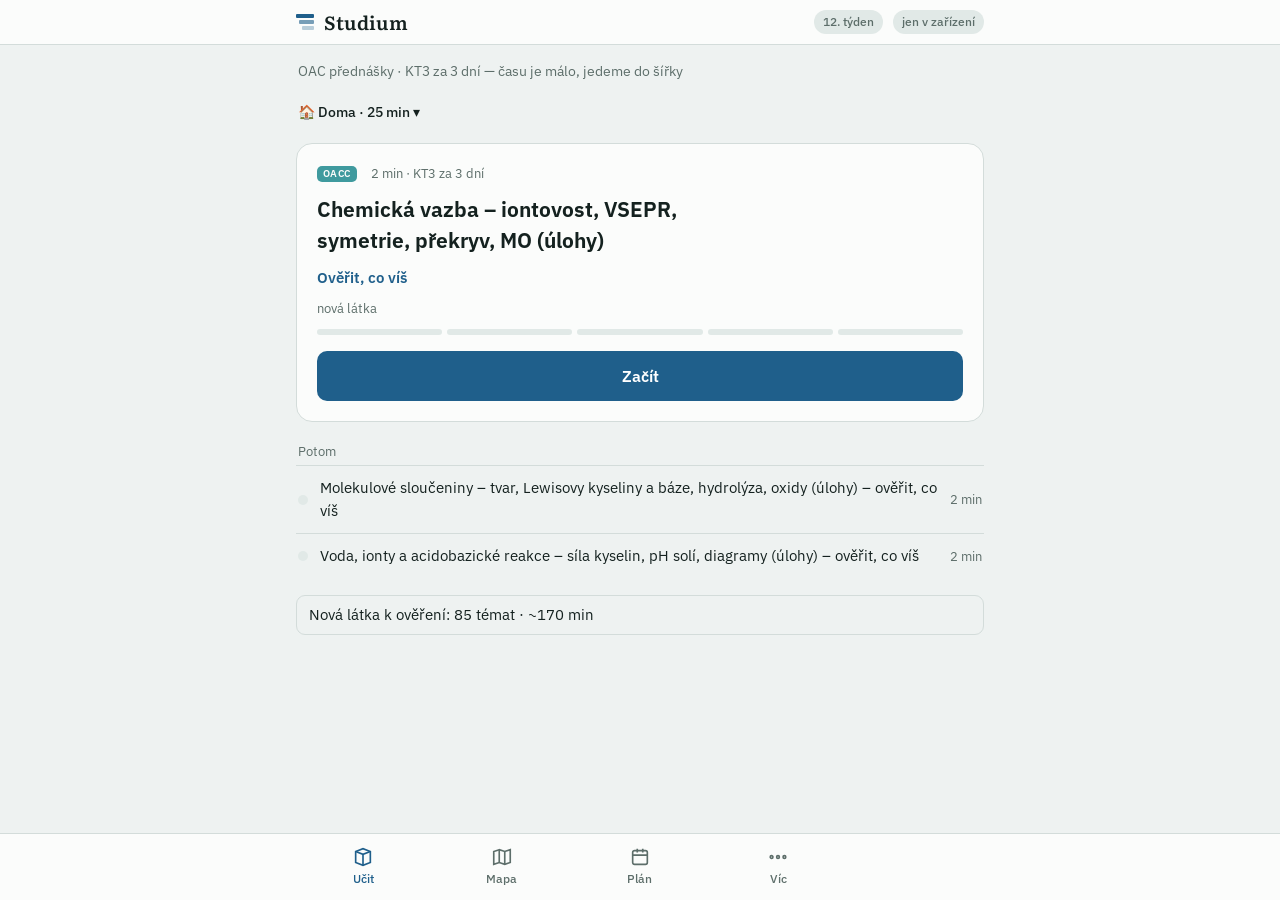
==== commit 2efdfd88: "Učit v2: jeden další krok, mapa, KaTeX, obrázky, příklady po úrovních, fáze podle testu, časový rozp" ====
--- a/index.html
+++ b/index.html
@@ -16,7 +16,10 @@
 <link rel="preconnect" href="https://fonts.googleapis.com">
 <link rel="preconnect" href="https://fonts.gstatic.com" crossorigin>
 <link href="https://fonts.googleapis.com/css2?family=Literata:opsz,wght@7..72,400;7..72,600&family=IBM+Plex+Sans:wght@400;500;600&family=IBM+Plex+Mono:wght@500&display=swap" rel="stylesheet">
+<link rel="stylesheet" href="vendor/katex/katex.min.css">
 <link rel="stylesheet" href="css/app.css">
+<script defer src="vendor/katex/katex.min.js"></script>
+<script defer src="vendor/katex/mhchem.min.js"></script>
 <script type="module" src="js/app.js"></script>
 </head>
 <body>
@@ -82,18 +85,10 @@
 </section>
 
 <!-- ===== UČIT ===== -->
-<section data-tab="ucit" class="col" hidden>
-  <div class="seg" role="tablist" id="uSeg">
-    <button type="button" role="tab" data-u="ted" aria-selected="true">Co teď</button>
-    <button type="button" role="tab" data-u="diag">Diagnostika</button>
-    <button type="button" role="tab" data-u="mapa">Mapa</button>
-  </div>
-  <div data-u="ted" class="col" id="uTed"></div>
-  <div data-u="diag" class="col" id="uDiag" hidden></div>
-  <div data-u="mapa" class="col" id="uMapa" hidden></div>
-  <div class="col urun" id="uRun" hidden></div>
-  <p class="note">Staré kartičky najdeš pořád tady: <button class="link" type="button" data-go="karticky">Kartičky ›</button></p>
-</section>
+<section data-tab="ucit" class="col" hidden><div id="uMain" class="col"></div></section>
+
+<!-- ===== MAPA ===== -->
+<section data-tab="mapa" class="col" hidden><div id="mMain" class="col"></div></section>
 
 <!-- ===== KARTIČKY ===== -->
 <section data-tab="karticky" class="col" hidden>
@@ -160,6 +155,7 @@
 
 <!-- ===== VÍC ===== -->
 <section data-tab="vic" class="col" hidden>
+  <div class="panel"><h2>Další</h2><div class="row"><button class="ghost" type="button" data-go="dnes">Rozvrh dne</button><button class="ghost" type="button" data-go="predmety">Předměty a termíny</button><button class="ghost" type="button" data-go="karticky">Kartičky</button></div></div>
   <div class="panel">
     <div class="ph"><h2>Úkoly</h2><span class="note" id="todoSum"></span></div>
     <ul class="todo" id="todo"></ul>
@@ -206,11 +202,10 @@
 </main></div>
 
 <nav class="dock" id="dock" aria-label="Sekce"><div class="wrap">
-  <button data-go="dnes" type="button" aria-current="page"><svg viewBox="0 0 24 24"><circle cx="12" cy="12" r="8"/><path d="M12 7v5l3 2"/></svg>Dnes</button>
-  <button data-go="tyden" type="button"><svg viewBox="0 0 24 24"><rect x="4" y="5" width="16" height="15" rx="2"/><path d="M4 10h16M9 3v4M15 3v4"/></svg>Týden</button>
-  <button data-go="ucit" type="button"><svg viewBox="0 0 24 24"><path d="M4 18V6l8-3 8 3v12l-8 3z"/><path d="M12 9v12M4 6l8 3 8-3"/></svg><span>Učit<span class="badge" id="badge" hidden></span></span></button>
-  <button data-go="predmety" type="button"><svg viewBox="0 0 24 24"><path d="M5 4h10a4 4 0 0 1 4 4v12H9a4 4 0 0 1-4-4z"/><path d="M5 16a4 4 0 0 1 4-4h10"/></svg>Předměty</button>
-  <button data-go="vic" type="button"><svg viewBox="0 0 24 24"><circle cx="12" cy="12" r="3"/><path d="M12 3v3M12 18v3M3 12h3M18 12h3M5.6 5.6l2.1 2.1M16.3 16.3l2.1 2.1M5.6 18.4l2.1-2.1M16.3 7.7l2.1-2.1"/></svg>Víc</button>
+  <button data-go="ucit" type="button" aria-current="page"><svg viewBox="0 0 24 24"><path d="M4 18V6l8-3 8 3v12l-8 3z"/><path d="M12 9v12M4 6l8 3 8-3"/></svg><span>Učit<span class="badge" id="badge" hidden></span></span></button>
+  <button data-go="mapa" type="button"><svg viewBox="0 0 24 24"><path d="M9 4 3 6v14l6-2 6 2 6-2V4l-6 2z"/><path d="M9 4v14M15 6v14"/></svg>Mapa</button>
+  <button data-go="tyden" type="button"><svg viewBox="0 0 24 24"><rect x="4" y="5" width="16" height="15" rx="2"/><path d="M4 10h16M9 3v4M15 3v4"/></svg>Plán</button>
+  <button data-go="vic" type="button"><svg viewBox="0 0 24 24"><circle cx="5" cy="12" r="1.5"/><circle cx="12" cy="12" r="1.5"/><circle cx="19" cy="12" r="1.5"/></svg>Víc</button>
 </div></nav>
 <div class="grades" id="gradesBar" hidden><div class="wrap"><div class="in" id="grades"></div></div></div>
 <noscript>Aplikace potřebuje JavaScript.</noscript>
--- a/css/app.css
+++ b/css/app.css
@@ -174,20 +174,65 @@
 .tahak ol,.tahak ul{margin:0;padding-left:18px;display:grid;gap:4px}
 .tahak code{font:500 12px var(--f-num);overflow-wrap:anywhere}
 
-/* ----- Učit */
-.uitem{display:grid;gap:6px;padding:12px 2px;border-top:1px solid var(--line)}
-.uitem:first-child{border-top:0}
-.uitem > button{justify-self:start}
-.urow{display:grid;grid-template-columns:12px minmax(0,1fr) auto;gap:10px;align-items:center;text-align:left;background:transparent;border:0;border-top:1px solid var(--line);padding:10px 2px;color:var(--ink);font:inherit}
+/* ----- Učit (jeden krok, málo šumu) */
+@keyframes uin{from{opacity:0;transform:translateY(8px)}to{opacity:1;transform:none}}
+@keyframes ugrow{from{transform:scaleX(0)}to{transform:scaleX(1)}}
+@keyframes upulse{0%,100%{box-shadow:0 0 0 0 color-mix(in srgb,var(--accent) 45%,transparent)}50%{box-shadow:0 0 0 5px color-mix(in srgb,var(--accent) 0%,transparent)}}
+.uhead{font-size:14px;color:var(--muted);padding:0 2px}
+.uctx{font-size:14px}
+.uctx summary{cursor:pointer;color:var(--ink);font-weight:500;list-style:none;padding:4px 2px}
+.uctx summary::-webkit-details-marker{display:none}
+.uctx .row{margin-top:8px}
+.unow{background:var(--surface);border:1px solid var(--line);border-radius:16px;padding:20px;display:grid;gap:10px;animation:uin .35s ease both}
+.unow h2{margin:0;font:600 22px/1.25 var(--f-serif,inherit)}
+.ustep{font-weight:600;color:var(--accent)}
+.unow .primary{margin-top:6px}
+.unext{border-top:0}
+.unext > .note{padding:4px 2px}
+.uwide{width:100%;text-align:left}
+.ladder{display:flex;gap:5px}
+.ladder span{flex:1;height:6px;border-radius:3px;background:var(--chip);transform-origin:left}
+.ladder span.on{background:var(--good);animation:ugrow .5s ease both}
+.ladder span.cur{background:var(--accent);animation:upulse 1.8s ease-in-out infinite}
+.urow{display:grid;grid-template-columns:12px minmax(0,1fr) auto;gap:10px;align-items:center;text-align:left;background:transparent;border:0;border-top:1px solid var(--line);padding:11px 2px;color:var(--ink);font:inherit;width:100%}
 .urow:first-child{border-top:0}
 .urow .t{overflow-wrap:anywhere}
 .dot{width:10px;height:10px;border-radius:50%;display:block}
 .u-0{background:var(--chip)} .u-f{background:transparent;border:1px dashed var(--muted)}
-.u-b{background:#9aa0a6;color:#fff} .u-x{background:#7b3fb3;color:#fff} .u-1{background:#c0392b;color:#fff}
-.u-2{background:#b87503;color:#fff} .u-3{background:#5f8f22;color:#fff} .u-4{background:#2e7d32;color:#fff}
-.chip.u-0{color:var(--muted)}
+.u-b{background:#9aa0a6} .u-x{background:#7b3fb3} .u-1{background:#c0392b} .u-2{background:#b87503} .u-3{background:#5f8f22} .u-4{background:#2e7d32}
+.ubig{font:600 20px/1.3 var(--f-serif,inherit);margin:0}
+.usubj summary{display:grid;grid-template-columns:1fr auto;gap:6px 10px;cursor:pointer;list-style:none}
+.usubj summary::-webkit-details-marker{display:none}
+.sbar{grid-column:1/-1;display:flex;height:8px;border-radius:4px;overflow:hidden;background:var(--chip)}
+.sbar i{display:block;transform-origin:left;animation:ugrow .6s ease both}
 .ugr{display:grid;grid-template-columns:repeat(auto-fit,minmax(130px,1fr));gap:8px}
-.ugr button{padding:12px 10px;border-radius:10px;font-weight:600}
+.ugr button{padding:13px 10px;border-radius:10px;font-weight:600}
 .ugr .g1{background:#c0392b;color:#fff;border:0}.ugr .g2{background:#b87503;color:#fff;border:0}.ugr .g3{background:#2e7d32;color:#fff;border:0}
-.urun .card{min-height:0}
-.v0{margin:0;padding-left:20px;display:grid;gap:6px}
+.stop{display:grid;grid-template-columns:auto 1fr auto;gap:10px;align-items:center}
+.stop .note{max-width:45vw;overflow:hidden;text-overflow:ellipsis;white-space:nowrap}
+.ucard{animation:uin .3s ease both;min-height:0}
+.ucard .q{font-size:19px}
+.ucard .a{border-top:1px solid var(--line);padding-top:12px;margin-top:12px}
+.ucont{line-height:1.55;overflow-wrap:anywhere}
+.ucont p,.ucont ul,.ucont ol{margin:.5em 0}
+.ucont table{border-collapse:collapse;display:block;overflow-x:auto;font-size:14px}
+.ucont td,.ucont th{border:1px solid var(--line);padding:5px 7px}
+.ucont blockquote{margin:.5em 0;padding:6px 12px;border-left:3px solid var(--accent);background:var(--chip);border-radius:6px}
+.ucont figure{margin:12px 0;animation:uin .5s ease both}
+.ucont figure img{max-width:100%;height:auto;border-radius:8px;background:#fff}
+.ucont figcaption{font-size:12px;color:var(--muted);margin-top:4px}
+.ucont details{background:var(--chip);border-radius:8px;padding:6px 10px;margin:6px 0}
+.ucontent{max-height:none}
+.katex-display{overflow-x:auto;overflow-y:hidden;padding:2px 0}
+.uhint{font-size:14px;background:color-mix(in srgb,var(--accent) 12%,transparent);border-radius:10px;padding:10px 12px}
+.ucont,details.fold,.ucard{min-width:0;max-width:100%}
+.ucont{overflow-x:auto}
+.ucont .katex-display,.ucont .katex{max-width:100%}
+.ucont .katex-display>.katex{overflow-x:auto;overflow-y:hidden}
+#mMain>*,#uMain>*{min-width:0;max-width:100%}
+.unow h2{font-weight:650;font-size:21px}
+.ubig{font-weight:650}
+details.fold.panel{display:block;overflow:hidden}
+details.fold.panel>.ucont{margin-top:10px}
+.ucont p,.ucont li{overflow-x:auto;overflow-y:hidden}
+.ucard{overflow:hidden}
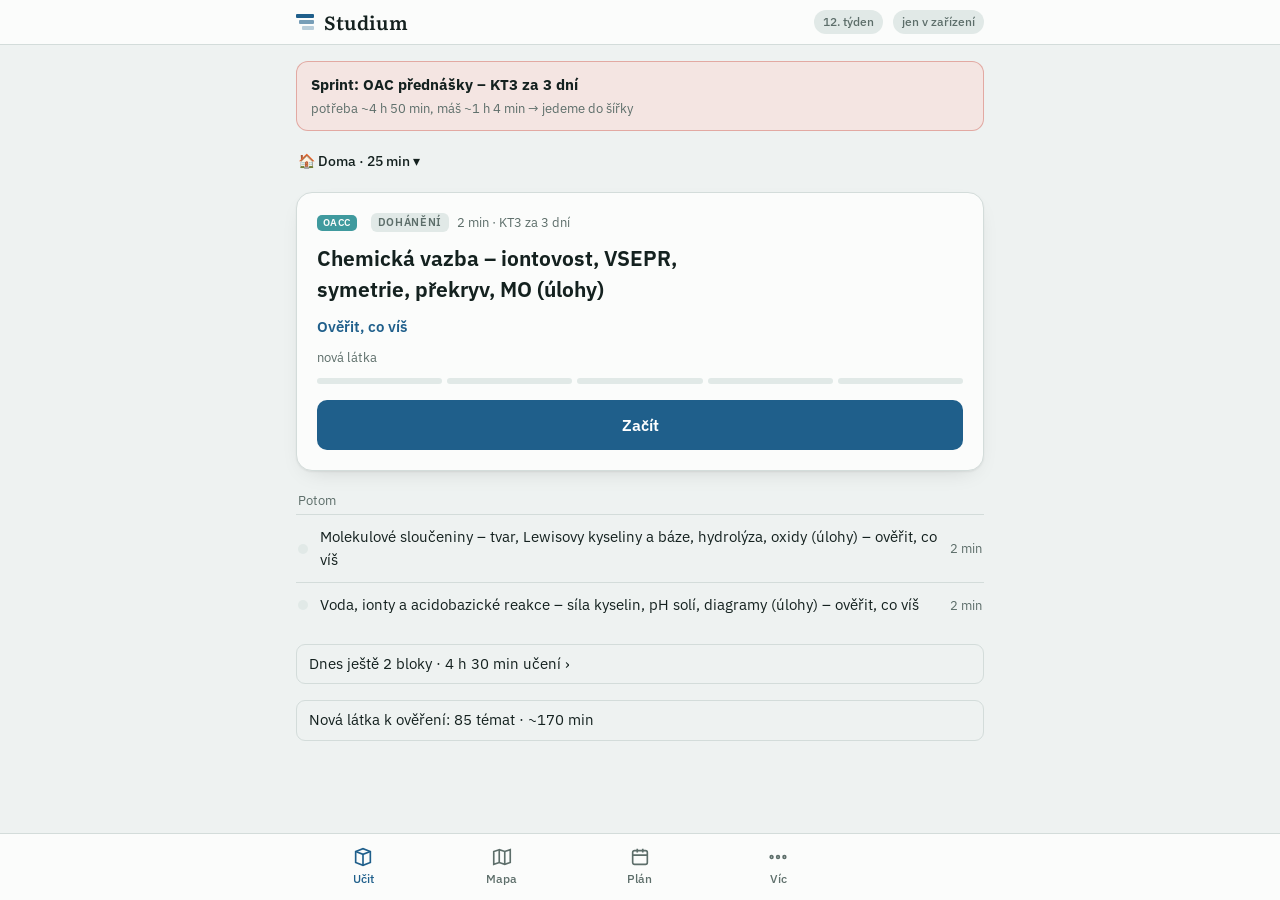
==== commit 0459eff5: "Varianta D: dvě koleje (dnešní látka + dohánění), plán dne podle rozvrhu, sprinty 10 dní před testem" ====
--- a/index.html
+++ b/index.html
@@ -87,6 +87,9 @@
 <!-- ===== UČIT ===== -->
 <section data-tab="ucit" class="col" hidden><div id="uMain" class="col"></div></section>
 
+<!-- ===== PLÁN ===== -->
+<section data-tab="plan" class="col" hidden><div id="pMain" class="col"></div></section>
+
 <!-- ===== MAPA ===== -->
 <section data-tab="mapa" class="col" hidden><div id="mMain" class="col"></div></section>
 
@@ -204,7 +207,7 @@
 <nav class="dock" id="dock" aria-label="Sekce"><div class="wrap">
   <button data-go="ucit" type="button" aria-current="page"><svg viewBox="0 0 24 24"><path d="M4 18V6l8-3 8 3v12l-8 3z"/><path d="M12 9v12M4 6l8 3 8-3"/></svg><span>Učit<span class="badge" id="badge" hidden></span></span></button>
   <button data-go="mapa" type="button"><svg viewBox="0 0 24 24"><path d="M9 4 3 6v14l6-2 6 2 6-2V4l-6 2z"/><path d="M9 4v14M15 6v14"/></svg>Mapa</button>
-  <button data-go="tyden" type="button"><svg viewBox="0 0 24 24"><rect x="4" y="5" width="16" height="15" rx="2"/><path d="M4 10h16M9 3v4M15 3v4"/></svg>Plán</button>
+  <button data-go="plan" type="button"><svg viewBox="0 0 24 24"><rect x="4" y="5" width="16" height="15" rx="2"/><path d="M4 10h16M9 3v4M15 3v4"/></svg>Plán</button>
   <button data-go="vic" type="button"><svg viewBox="0 0 24 24"><circle cx="5" cy="12" r="1.5"/><circle cx="12" cy="12" r="1.5"/><circle cx="19" cy="12" r="1.5"/></svg>Víc</button>
 </div></nav>
 <div class="grades" id="gradesBar" hidden><div class="wrap"><div class="in" id="grades"></div></div></div>
--- a/css/app.css
+++ b/css/app.css
@@ -236,3 +236,32 @@
 details.fold.panel>.ucont{margin-top:10px}
 .ucont p,.ucont li{overflow-x:auto;overflow-y:hidden}
 .ucard{overflow:hidden}
+
+/* řešené příklady jako v testu */
+.ucont blockquote strong:first-child{color:var(--accent)}
+.ucont .math.display{background:color-mix(in srgb,var(--accent) 6%,transparent);border-left:3px solid var(--accent);border-radius:6px;padding:4px 8px;margin:8px 0}
+.ucont ol{padding-left:22px}
+.ucont ol li{margin:.3em 0}
+.ucont p>strong:first-child{color:var(--ink)}
+.ucont figure img[src$=".svg"]{border:1px solid var(--line)}
+@media (max-width:520px){.ucont .katex-display{font-size:.86em}.ucard .katex-display{font-size:.9em}}
+
+/* ----- varianta D: sprint, koleje, plán dne, dluh */
+.usprint{display:grid;gap:2px;padding:12px 14px;border-radius:12px;background:color-mix(in srgb,var(--bad,#c0392b) 12%,var(--surface));border:1px solid color-mix(in srgb,var(--bad,#c0392b) 35%,transparent)}
+.usprint b{font-size:15px}.usprint span{font-size:13px;color:var(--muted)}
+.kolej{font:600 11px/1 var(--f-ui);text-transform:uppercase;letter-spacing:.06em;padding:4px 7px;border-radius:6px;background:var(--chip);color:var(--muted)}
+.unow.akt .kolej{background:var(--accent);color:var(--on-accent)}
+.unow{box-shadow:0 1px 2px rgba(0,0,0,.06),0 8px 24px -12px rgba(0,0,0,.18)}
+.pblock{display:grid;gap:6px;padding:10px 0;border-top:1px solid var(--line)}
+.pblock:first-of-type{border-top:0}
+.pblock.cur{background:color-mix(in srgb,var(--accent) 7%,transparent);border-radius:10px;padding:10px;margin:0 -10px}
+.ptime{font:600 13px var(--f-num,var(--f-ui));color:var(--accent);font-variant-numeric:tabular-nums;min-width:92px}
+.ptest{display:grid;grid-template-columns:auto 1fr auto;gap:10px;align-items:center;padding:9px 0;border-top:1px solid var(--line)}
+.ptest:first-child{border-top:0}.ptest.sprint .t{font-weight:700}
+.pbars{display:grid;gap:8px}
+.pbar{display:grid;grid-template-columns:110px 1fr auto;gap:10px;align-items:center;font-size:14px}
+.pbar .track{height:8px;background:var(--chip);border-radius:4px;overflow:hidden}
+.pbar .track i{display:block;height:100%;border-radius:4px;transform-origin:left;animation:ugrow .6s ease both}
+.spark{width:100%;height:60px;color:var(--accent)}
+.uan{border:2px solid var(--accent);background:color-mix(in srgb,var(--accent) 8%,var(--surface))}
+.uan .ucont{font-size:18px;line-height:1.5}
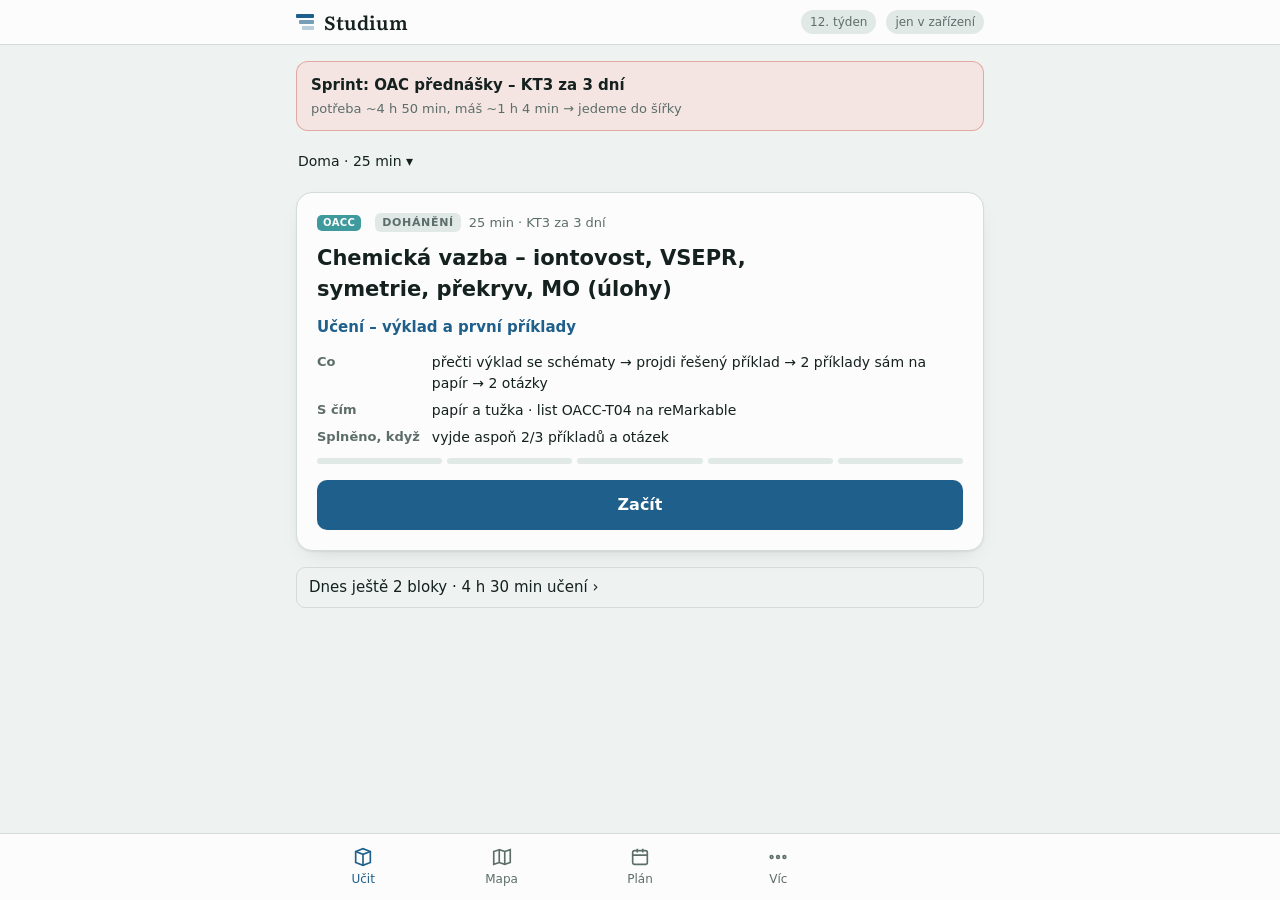
==== commit 54fe999d: "Obsah: OACC (sw v15) Co-Authored-By: Claude Opus 5.5 <noreply@anthropic.com>" ====
--- a/index.html
+++ b/index.html
@@ -3,8 +3,8 @@
 <head>
 <meta charset="utf-8">
 <meta name="viewport" content="width=device-width, initial-scale=1, viewport-fit=cover">
-<meta name="theme-color" content="#eef2f1" media="(prefers-color-scheme: light)">
-<meta name="theme-color" content="#101716" media="(prefers-color-scheme: dark)">
+<meta name="theme-color" content="#f5f3ef" media="(prefers-color-scheme: light)">
+<meta name="theme-color" content="#0f0f11" media="(prefers-color-scheme: dark)">
 <meta name="apple-mobile-web-app-capable" content="yes">
 <meta name="mobile-web-app-capable" content="yes">
 <meta name="apple-mobile-web-app-status-bar-style" content="default">
@@ -15,7 +15,7 @@
 <link rel="apple-touch-icon" href="icons/apple-touch-icon.png">
 <link rel="preconnect" href="https://fonts.googleapis.com">
 <link rel="preconnect" href="https://fonts.gstatic.com" crossorigin>
-<link href="https://fonts.googleapis.com/css2?family=Literata:opsz,wght@7..72,400;7..72,600&family=IBM+Plex+Sans:wght@400;500;600&family=IBM+Plex+Mono:wght@500&display=swap" rel="stylesheet">
+<link href="https://fonts.googleapis.com/css2?family=Geist:wght@400;500;600;700&family=Geist+Mono:wght@500&family=Literata:opsz,wght@7..72,400;7..72,600&display=swap" rel="stylesheet">
 <link rel="stylesheet" href="vendor/katex/katex.min.css">
 <link rel="stylesheet" href="css/app.css">
 <script defer src="vendor/katex/katex.min.js"></script>
--- a/css/app.css
+++ b/css/app.css
@@ -265,3 +265,17 @@
 .spark{width:100%;height:60px;color:var(--accent)}
 .uan{border:2px solid var(--accent);background:color-mix(in srgb,var(--accent) 8%,var(--surface))}
 .uan .ucont{font-size:18px;line-height:1.5}
+
+/* zadání bloku, výsledek, zdůvodnění */
+.uzad dl,.uzadl{display:grid;grid-template-columns:auto 1fr;gap:6px 12px;margin:4px 0 0}
+.uzad dt,.uzadl dt{font-weight:600;color:var(--muted);font-size:13px}
+.uzad dd,.uzadl dd{margin:0;font-size:14px}
+.uzad h2{margin:4px 0 8px;font-size:20px}
+.ufb{margin-top:12px;border:1px solid var(--line);border-radius:10px;padding:8px 12px;background:color-mix(in srgb,var(--accent) 5%,var(--surface))}
+.ufb summary{cursor:pointer;font-weight:600;color:var(--accent)}
+.ures h2{margin:6px 0;font-size:21px}.ures.ok{border:2px solid var(--good)}.ures.ne{border:2px solid var(--hard)}
+.uex{background:var(--sunk);border-left:3px solid var(--accent);border-radius:8px;padding:4px 12px;margin:6px 0}
+.uex h4,.ucontent h4{margin:.6em 0 .2em;font-size:14px;color:var(--muted)}
+.uex mark{background:var(--accent-soft);color:inherit;border-radius:3px;padding:0 2px;font-weight:600}
+.ucard .a.uans{border-top:none;margin-top:4px;padding:8px 12px;background:var(--good-soft);border-radius:8px}
+.ubad{margin:.3em 0;padding-left:18px}.ubad li{margin:.4em 0}.ubada{color:var(--muted);font-size:14px}
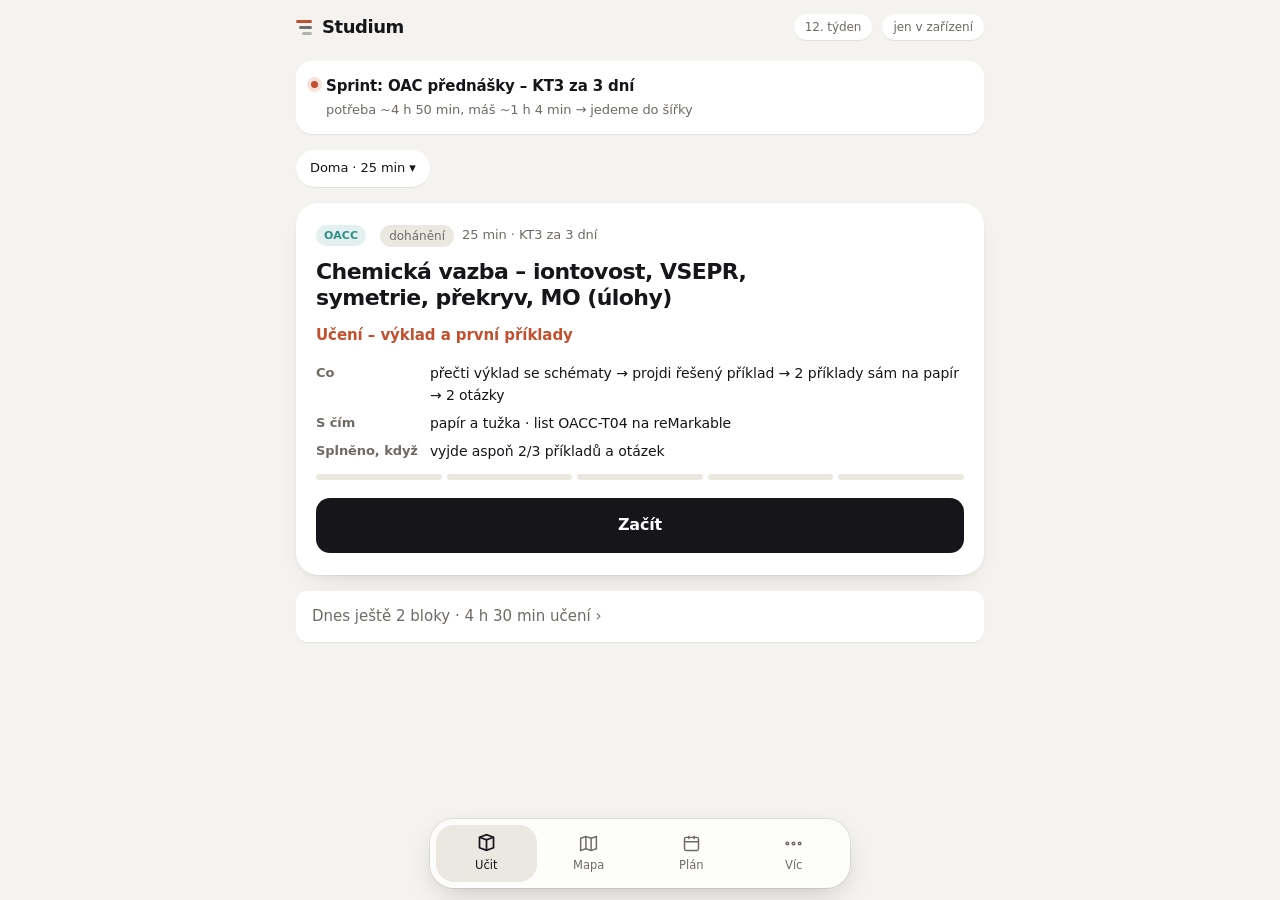
==== commit e43030a4: "Karty látek (pilot CHT + TOX): obrázek látky (struktura ze SMILES nebo skupenství v barvě) s větvemi" ====
--- a/index.html
+++ b/index.html
@@ -32,7 +32,7 @@
 <div class="wrap"><main>
 
 <!-- ===== DNES ===== -->
-<section data-tab="dnes" class="col">
+<section data-tab="dnes" class="col" hidden>
   <div class="panel now" id="nowCard"></div>
 
   <div class="panel">
@@ -85,7 +85,7 @@
 </section>
 
 <!-- ===== UČIT ===== -->
-<section data-tab="ucit" class="col" hidden><div id="uMain" class="col"></div></section>
+<section data-tab="ucit" class="col"><div id="uMain" class="col"></div></section>
 
 <!-- ===== PLÁN ===== -->
 <section data-tab="plan" class="col" hidden><div id="pMain" class="col"></div></section>
@@ -158,7 +158,7 @@
 
 <!-- ===== VÍC ===== -->
 <section data-tab="vic" class="col" hidden>
-  <div class="panel"><h2>Další</h2><div class="row"><button class="ghost" type="button" data-go="dnes">Rozvrh dne</button><button class="ghost" type="button" data-go="predmety">Předměty a termíny</button><button class="ghost" type="button" data-go="karticky">Kartičky</button></div></div>
+  <div class="panel"><h2>Další</h2><div class="row"><button class="ghost" type="button" data-go="predmety">Předměty a termíny</button><button class="ghost" type="button" data-go="karticky">Kartičky</button></div></div>
   <div class="panel">
     <div class="ph"><h2>Úkoly</h2><span class="note" id="todoSum"></span></div>
     <ul class="todo" id="todo"></ul>
--- a/css/app.css
+++ b/css/app.css
@@ -279,3 +279,218 @@
 .uex mark{background:var(--accent-soft);color:inherit;border-radius:3px;padding:0 2px;font-weight:600}
 .ucard .a.uans{border-top:none;margin-top:4px;padding:8px 12px;background:var(--good-soft);border-radius:8px}
 .ubad{margin:.3em 0;padding-left:18px}.ubad li{margin:.4em 0}.ubada{color:var(--muted);font-size:14px}
+
+/* =====================================================================
+   Vzhled v15 – klidný „editorial“ styl: teplý papír, karty bez rámečků s jemnou hloubkou,
+   téměř černá hlavní akce, jediný teplý akcent pro „teď“, plovoucí lišta na středu.
+   (Vrstva přebíjí starší pravidla výše; logiku a třídy nemění.)
+   ===================================================================== */
+:root{
+  --bg:#f5f3ef; --surface:#ffffff; --sunk:#efece6; --ink:#16161a; --muted:#6f6b64; --line:rgba(22,22,26,.08);
+  --accent:#c2502e; --accent-soft:#f6e3db; --on-accent:#ffffff;
+  --cta:#16161a; --on-cta:#ffffff;
+  --again:#b5402f; --hard:#a86a14; --good:#2f7a52; --easy:#2f5f86; --good-soft:#e5f0e8; --bad-soft:#f7e4df; --hard-soft:#f6ecd9;
+  --chip:#ebe8e2; --chart:#c2502e;
+  --sh-1:0 1px 0 rgba(22,22,26,.04),0 1px 2px rgba(22,22,26,.04);
+  --sh-2:0 1px 0 rgba(22,22,26,.03),0 2px 6px rgba(22,22,26,.04),0 12px 32px -16px rgba(22,22,26,.16);
+  --r:18px; --r-sm:12px;
+  --f-ui:"Geist",system-ui,-apple-system,"Segoe UI",sans-serif;
+  --f-num:"Geist Mono",ui-monospace,Consolas,monospace;
+  --f-card:"Literata",Georgia,serif;
+  --c-MAT:#6b4fbf; --c-OAC:#1d7c8f; --c-OACC:#2f8f86; --c-CBV:#b8611e; --c-CHT:#3f7d3c; --c-TOX:#b5402f; --c-PCP:#4a5f99;
+}
+@media (prefers-color-scheme:dark){:root{
+  --bg:#0f0f11; --surface:#18181b; --sunk:#202024; --ink:#ededea; --muted:#9a968f; --line:rgba(255,255,255,.07);
+  --accent:#ee8a62; --accent-soft:#3a2219; --on-accent:#1a0e09;
+  --cta:#ededea; --on-cta:#121214;
+  --again:#e8806f; --hard:#e0aa5c; --good:#72c290; --easy:#7fb0dc; --good-soft:#15291d; --bad-soft:#2f1915; --hard-soft:#2d2313;
+  --chip:#26262b; --chart:#ee8a62;
+  --sh-1:0 0 0 1px rgba(255,255,255,.04);
+  --sh-2:0 0 0 1px rgba(255,255,255,.05),0 16px 40px -20px rgba(0,0,0,.8);
+  --c-MAT:#a893ec; --c-OAC:#62c0d1; --c-OACC:#6fcfc2; --c-CBV:#e9a065; --c-CHT:#86c483; --c-TOX:#e8806f; --c-PCP:#9db0e6;
+}}
+body{font:15px/1.55 var(--f-ui);letter-spacing:-.005em;-webkit-font-smoothing:antialiased;padding-bottom:calc(104px + env(safe-area-inset-bottom,0px))}
+body::before{background:color-mix(in srgb,var(--bg) 82%,transparent)}
+::selection{background:var(--accent-soft)}
+
+/* hlavička: průsvitná, bez čáry */
+header.top{background:color-mix(in srgb,var(--bg) 82%,transparent);-webkit-backdrop-filter:saturate(1.4) blur(18px);backdrop-filter:saturate(1.4) blur(18px);border-bottom:1px solid transparent}
+header.top .wrap{padding-block:14px 12px}
+.brand{font:650 18px/1 var(--f-ui);letter-spacing:-.025em}
+.stack{grid-template-rows:repeat(3,3px);gap:3px;width:16px}
+.stack i{background:var(--ink);border-radius:2px}.stack i:nth-child(1){background:var(--accent)}
+.chip{font:500 12px/1 var(--f-ui);background:var(--surface);color:var(--muted);padding:7px 11px;box-shadow:var(--sh-1)}
+button.chip[aria-pressed="true"]{background:var(--cta);color:var(--on-cta)}
+
+/* typografie: bez verzálek, těsnější nadpisy */
+h2{font:650 19px/1.25 var(--f-ui);letter-spacing:-.02em}
+h3,th,.big span,.now small,.kolej{text-transform:none;letter-spacing:0}
+h3{font:600 13px/1.2 var(--f-ui);color:var(--muted)}
+.note{color:var(--muted)}
+main{padding-block:8px 16px;gap:14px}
+
+/* povrchy */
+.panel,details.grp,.unow,.card,.kpi{border:0;box-shadow:var(--sh-1)}
+.panel{border-radius:var(--r);padding:18px}
+details.grp{border-radius:var(--r);padding:0 16px}
+details.grp[open] summary{border-bottom-color:var(--line)}
+.kpi{background:var(--surface);border-radius:var(--r-sm)}
+.card{border-radius:var(--r);border-top:0;padding:22px 20px;box-shadow:var(--sh-2)}
+.unow{border-radius:22px;padding:22px 20px;gap:12px;box-shadow:var(--sh-2)}
+.unow h2{font:650 22px/1.22 var(--f-ui);letter-spacing:-.025em}
+.ubig{font:650 20px/1.25 var(--f-ui);letter-spacing:-.02em}
+.list,.li,.urow,.todo li,.pblock,.ptest,th,td,details.fz{border-color:var(--line)}
+
+/* tlačítka */
+.primary{background:var(--cta);color:var(--on-cta);border-radius:14px;padding:15px 18px;font-weight:600;font-size:16px;letter-spacing:-.01em;transition:transform .12s ease,opacity .12s}
+.primary:active{transform:scale(.985)}
+.ghost{background:var(--surface);border:0;box-shadow:var(--sh-1);border-radius:12px;padding:10px 14px;font-weight:500}
+.ghost.uwide{padding:14px 16px;color:var(--muted)}
+.link{color:var(--ink);font-weight:500;text-decoration:underline;text-decoration-color:var(--line);text-underline-offset:3px}
+.ugr{gap:8px}
+.ugr button{border-radius:14px;padding:14px 10px;font-weight:600;letter-spacing:-.01em}
+.ugr .g1{background:var(--bad-soft);color:var(--again)}.ugr .g2{background:var(--hard-soft);color:var(--hard)}.ugr .g3{background:var(--good-soft);color:var(--good)}
+.ugr .ghost{box-shadow:none;background:var(--chip);color:var(--ink)}
+.g1,.g2,.g3,.g4{border:0}
+
+/* štítky předmětů: tónované, ne plné bloky */
+.tag{font:600 11px/1 var(--f-ui);letter-spacing:.01em;padding:5px 8px;border-radius:999px;color:var(--ts,var(--muted));background:color-mix(in srgb,var(--ts,var(--muted)) 13%,transparent)}
+.tag.MAT{--ts:var(--c-MAT)}.tag.OAC{--ts:var(--c-OAC)}.tag.OACC{--ts:var(--c-OACC)}.tag.CBV{--ts:var(--c-CBV)}.tag.CHT{--ts:var(--c-CHT)}.tag.TOX{--ts:var(--c-TOX)}.tag.PCP{--ts:var(--c-PCP)}
+.tag.MAT,.tag.OAC,.tag.OACC,.tag.CBV,.tag.CHT,.tag.TOX,.tag.PCP{background:color-mix(in srgb,var(--ts) 13%,transparent)}
+.kolej{font:500 12px/1 var(--f-ui);padding:5px 9px;border-radius:999px;background:var(--chip);color:var(--muted)}
+.unow.akt .kolej{background:var(--accent-soft);color:var(--accent)}
+.pk{font:500 11px/1 var(--f-ui);padding:4px 8px;border-radius:999px;background:var(--chip);color:var(--muted);margin-right:8px;vertical-align:1px}
+.pk.cesta{background:color-mix(in srgb,var(--easy) 14%,transparent);color:var(--easy)}
+
+/* Učit */
+.usprint{background:var(--surface);border:0;box-shadow:var(--sh-1);border-radius:16px;padding:14px 16px 14px 30px;position:relative}
+.usprint::before{content:"";position:absolute;left:15px;top:20px;width:7px;height:7px;border-radius:50%;background:var(--accent);box-shadow:0 0 0 4px var(--accent-soft)}
+.usprint b{font-weight:600;letter-spacing:-.01em}
+.uctx summary{display:inline-flex;align-items:center;gap:6px;background:var(--surface);box-shadow:var(--sh-1);border-radius:999px;padding:8px 14px;font-size:13px}
+.uzad dl{gap:10px 14px}.uzad dt{font-weight:500;font-size:13px}.uzad dd{font-size:15px}
+.uzad h2{font-size:21px}
+.stop{gap:12px}.stop .prog{height:4px;background:var(--chip)}.stop .prog i{background:var(--ink)}
+.stop .ghost{box-shadow:none;background:transparent;padding:6px 4px;color:var(--muted)}
+.card .meta,.ucard .meta{font-size:12.5px;color:var(--muted);font-weight:500}
+.card .q,.ucard .q{font:400 20px/1.5 var(--f-card);letter-spacing:-.005em}
+.ucard .a{border-top:1px solid var(--line)}
+.ucont{font:400 16.5px/1.65 var(--f-card)}
+.ucont h3,.ucont h4{font-family:var(--f-ui)}
+.ucont h3{font-size:15px;color:var(--ink);margin:1.2em 0 .3em;letter-spacing:-.01em}
+.ucont figure img{border-radius:12px}
+.ucont figure img[src$=".svg"]{border:0;box-shadow:var(--sh-1)}
+.ucont .math.display{border-left:0;background:var(--sunk);border-radius:12px;padding:8px 12px}
+.ucont blockquote{border-left:0;background:var(--sunk);border-radius:12px;padding:10px 14px}
+.ucont details{background:var(--sunk);border-radius:12px}
+.ucont td,.ucont th{border-color:var(--line)}
+.uan{border:0;background:var(--accent-soft);box-shadow:none}
+.uan .meta{color:var(--accent)}
+.ufb{border:0;background:var(--sunk);border-radius:14px;padding:10px 14px}
+.ufb summary{color:var(--ink);font-weight:500}
+.uex{border-left:0;background:var(--sunk);border-radius:14px;padding:6px 14px}
+.uex mark{background:color-mix(in srgb,var(--accent) 22%,transparent);color:inherit;font-weight:inherit;border-radius:4px;padding:0 2px}
+.ucard .a.uans{background:var(--good-soft);border-radius:14px;padding:10px 14px}
+.ures.ok,.ures.ne{border:0}
+.ures.ok{box-shadow:var(--sh-2),inset 0 3px 0 var(--good)}.ures.ne{box-shadow:var(--sh-2),inset 0 3px 0 var(--hard)}
+.ubad li::marker{color:var(--muted)}
+
+/* Plán, Mapa */
+.ptime{font:500 13px var(--f-num);color:var(--muted)}
+.pblock.cur{background:var(--accent-soft);border-radius:14px}
+.pblock.cur .ptime{color:var(--accent)}
+.pbar .track,.sbar,.bar,.ladder span{background:var(--chip)}
+.ladder span.on{background:var(--ink)}.ladder span.cur{background:var(--accent)}
+.big b,.kpi .v{font-family:var(--f-num);letter-spacing:-.03em}
+.u-x{background:#8a5cc7}.u-1{background:#c8553f}.u-2{background:#cf9233}.u-3{background:#7ea64a}.u-4{background:#2f7a52}.u-b{background:#b9b4ab}
+
+/* spodní lišta: plovoucí, vycentrovaná, 4 stejné sloupce */
+nav.dock{left:50%;right:auto;bottom:calc(12px + env(safe-area-inset-bottom,0px));transform:translateX(-50%);width:min(420px,calc(100% - 32px));padding:0;border:0;border-radius:24px;
+  background:color-mix(in srgb,var(--surface) 78%,transparent);-webkit-backdrop-filter:saturate(1.6) blur(20px);backdrop-filter:saturate(1.6) blur(20px);
+  box-shadow:0 0 0 1px var(--line),0 10px 30px -10px rgba(0,0,0,.25)}
+nav.dock .wrap{max-width:none;padding:6px;display:grid;grid-template-columns:none;grid-auto-flow:column;grid-auto-columns:1fr;gap:2px}
+nav.dock button{border-radius:18px;padding:8px 0 7px;gap:3px;font-size:11.5px;font-weight:500;color:var(--muted);justify-items:center;text-align:center;transition:background .15s,color .15s}
+nav.dock button>span{display:inline-flex;align-items:center;justify-content:center}
+nav.dock button svg{width:21px;height:21px;stroke-width:1.7}
+nav.dock button[aria-current="page"]{color:var(--ink);background:var(--chip)}
+nav.dock button[aria-current="page"] svg{stroke-width:2}
+nav.dock .badge{background:var(--accent);color:var(--on-accent);position:absolute;transform:translate(22px,-26px)}
+nav.dock button{position:relative}
+.grades{background:color-mix(in srgb,var(--bg) 88%,transparent);-webkit-backdrop-filter:blur(18px);backdrop-filter:blur(18px);border-top:0}
+.toast{bottom:calc(96px + env(safe-area-inset-bottom,0px));border-radius:14px;box-shadow:var(--sh-2)}
+
+/* ---- animace v15: krátké, jen tam, kde vedou pozornost (nový krok, odpověď, místo ve výkladu) ---- */
+:root{--ease:cubic-bezier(.2,.75,.2,1)}
+@keyframes uin{from{opacity:0;transform:translateY(6px)}to{opacity:1;transform:none}}
+@keyframes ustep{from{opacity:0;transform:translateX(14px)}to{opacity:1;transform:none}}
+@keyframes ureveal{from{opacity:0;transform:translateY(-3px)}to{opacity:1;transform:none}}
+@keyframes uhl{to{background-size:100% 100%}}
+@keyframes upop{0%{transform:scale(.97);opacity:0}100%{transform:none;opacity:1}}
+/* přepnutí sekce: obsah lehce vyjede, prvky postupně */
+[data-tab]:not([hidden])>*,#uMain>*,#pMain>*,#mMain>*{animation:uin .32s var(--ease) both}
+#uMain>*:nth-child(2),#pMain>*:nth-child(2),#mMain>*:nth-child(2){animation-delay:.04s}
+#uMain>*:nth-child(3),#pMain>*:nth-child(3),#mMain>*:nth-child(3){animation-delay:.08s}
+#uMain>*:nth-child(n+4),#pMain>*:nth-child(n+4),#mMain>*:nth-child(n+4){animation-delay:.12s}
+/* učební blok: nový krok přijede zprava; odkrytí odpovědi animuje jen odpověď */
+#uMain.fresh>.ucard{animation:ustep .3s var(--ease) both}
+#uMain:not(.fresh)>*{animation:none}
+#uMain:not(.fresh) .ucard .a,#uMain:not(.fresh) .uex,#uMain:not(.fresh) .ufb,#uMain:not(.fresh) .ucard>.meta{animation:ureveal .28s var(--ease) both}
+#uMain:not(.fresh) .uex{animation-delay:.06s}
+.ures{animation:upop .35s var(--ease) both}
+/* zvýrazňovač: dotáhne se přes slova z odpovědi */
+.uex mark{background:linear-gradient(color-mix(in srgb,var(--accent) 24%,transparent),color-mix(in srgb,var(--accent) 24%,transparent)) no-repeat 0 0/0% 100%;animation:uhl .55s var(--ease) .3s forwards}
+/* drobnosti */
+.stop .prog i{transition:width .45s var(--ease)}
+.primary,.ghost,.ugr button,nav.dock button,.urow,.chip{transition:transform .14s var(--ease),background-color .2s,color .2s,box-shadow .2s}
+.ghost:active,.ugr button:active,.urow:active,.chip:active{transform:scale(.97)}
+nav.dock button:active{transform:scale(.94)}
+nav.dock button svg{transition:transform .25s var(--ease)}
+nav.dock button[aria-current="page"] svg{transform:translateY(-1px)}
+details>summary{transition:color .2s}
+@media (hover:hover){.primary:hover{opacity:.92}.ghost:hover,.urow:hover{background-color:var(--sunk)}}
+@media (prefers-reduced-motion:reduce){*,*::before,*::after{animation:none!important;transition:none!important}.uex mark{background-size:100% 100%}}
+#uMain.fresh>.ures{animation:upop .35s var(--ease) both}
+
+/* ---- čitelnost v16: žádné lámání slov „kdekoli“ (smršťovalo sloupce), tabulky bez úzkých sloupců ---- */
+.ucont,.card .q,.card .a,.urow .t,.todo .t,.todo .m,.ubad,.uzad dd{overflow-wrap:break-word;word-break:normal}
+.ucont .katex-display{overflow-x:auto}
+/* krátké tabulky: celá tabulka se posouvá do strany, buňky se nemačkají */
+.ucont .tscroll{overflow-x:auto;margin:12px 0;border-radius:12px;box-shadow:inset 0 0 0 1px var(--line);-webkit-overflow-scrolling:touch}
+.ucont .tscroll table{display:table;width:max-content;min-width:100%;border-collapse:collapse;margin:0;font:14px/1.45 var(--f-ui);overflow:visible}
+.ucont .tscroll td,.ucont .tscroll th{border:0;border-bottom:1px solid var(--line);padding:8px 12px;vertical-align:top;text-align:left;overflow-wrap:normal;word-break:normal}
+.ucont .tscroll tr:last-child td{border-bottom:0}
+.ucont .tscroll th,.ucont .tscroll tr:first-child th{background:var(--sunk);font-weight:600;font-size:13px}
+.ucont .tscroll .tn{white-space:nowrap}
+.ucont .tscroll .tw{min-width:13em;max-width:22em}
+/* textové tabulky: karta na řádek, popisek sloupce nad hodnotou */
+.ucont table.tstack,.ucont table.tstack thead,.ucont table.tstack tbody,.ucont table.tstack tr,.ucont table.tstack td,.ucont table.tstack th{display:block;width:auto;border:0;overflow:visible}
+.ucont table.tstack{margin:12px 0}
+.ucont table.tstack thead,.ucont table.tstack tr.thead,.ucont table.tstack .emp{display:none}
+.ucont table.tstack tr{background:var(--sunk);border-radius:14px;padding:12px 16px;margin:0 0 8px}
+.ucont table.tstack td,.ucont table.tstack th{padding:2px 0;font:16px/1.6 var(--f-card)}
+.ucont table.tstack tr>:first-child{font:600 15.5px/1.35 var(--f-ui);letter-spacing:-.01em;padding-bottom:6px}
+.ucont table.tstack td[data-l]::before{content:attr(data-l);display:block;font:500 12px/1.3 var(--f-ui);color:var(--muted);margin-top:8px;margin-bottom:1px}
+/* kotva: obrázek k odpovědi */
+.ukotva{margin-top:2px}.ukotva figure{margin:4px 0 0;animation:ureveal .3s var(--ease) both}
+.ukotva figure img,.uex figure img{display:block;margin:0 auto;max-height:46vh;width:auto;max-width:100%}
+.uex figure{margin:10px 0}
+
+/* ---- karta látky (kotva + větve) ---- */
+.kcard{display:grid;gap:12px;margin:8px 0 4px;animation:ureveal .3s var(--ease) both}
+.kmid{display:grid;justify-items:center;text-align:center;gap:4px;background:var(--surface);border-radius:18px;padding:14px 14px 12px;box-shadow:var(--sh-2);position:relative;z-index:1}
+.kpic{position:relative;display:grid;place-items:center;min-height:96px}
+.kpic-st{width:84px;height:84px}
+.kpic-smi{width:240px;max-width:100%;height:170px}
+.kdot{position:absolute;right:-4px;top:4px;width:12px;height:12px;border-radius:50%;box-shadow:0 0 0 3px var(--surface),0 0 0 4px var(--line)}
+.kname{font:650 18px/1.2 var(--f-ui);letter-spacing:-.02em}
+.kf{font-size:17px}
+.kvz{font-size:13px;color:var(--muted);max-width:30ch}
+.kbr{display:grid;gap:8px;position:relative;padding-left:18px}
+.kbr::before{content:"";position:absolute;left:6px;top:-12px;bottom:14px;width:2px;background:var(--line);border-radius:1px}
+.kb{position:relative;background:var(--sunk);border-radius:14px;padding:9px 12px}
+.kb::before{content:"";position:absolute;left:-12px;top:18px;width:12px;height:2px;background:var(--line)}
+.kbl{font:600 12.5px/1.2 var(--f-ui);margin-bottom:3px;color:var(--muted)}
+.kb-vy .kbl{color:var(--easy)}.kb-po .kbl{color:var(--good)}.kb-ne .kbl{color:var(--again)}
+.kb ul{margin:0;padding-left:16px;font-size:14px;line-height:1.45}
+.kb li{margin:2px 0}
+.kb li.cur{font-weight:600;background:color-mix(in srgb,var(--accent) 16%,transparent);border-radius:6px;padding:1px 4px;margin-left:-4px}
+@media (min-width:640px){.kbr{grid-template-columns:1fr 1fr}.kbr::before{display:none}.kb::before{display:none}.kbr{padding-left:0}}
